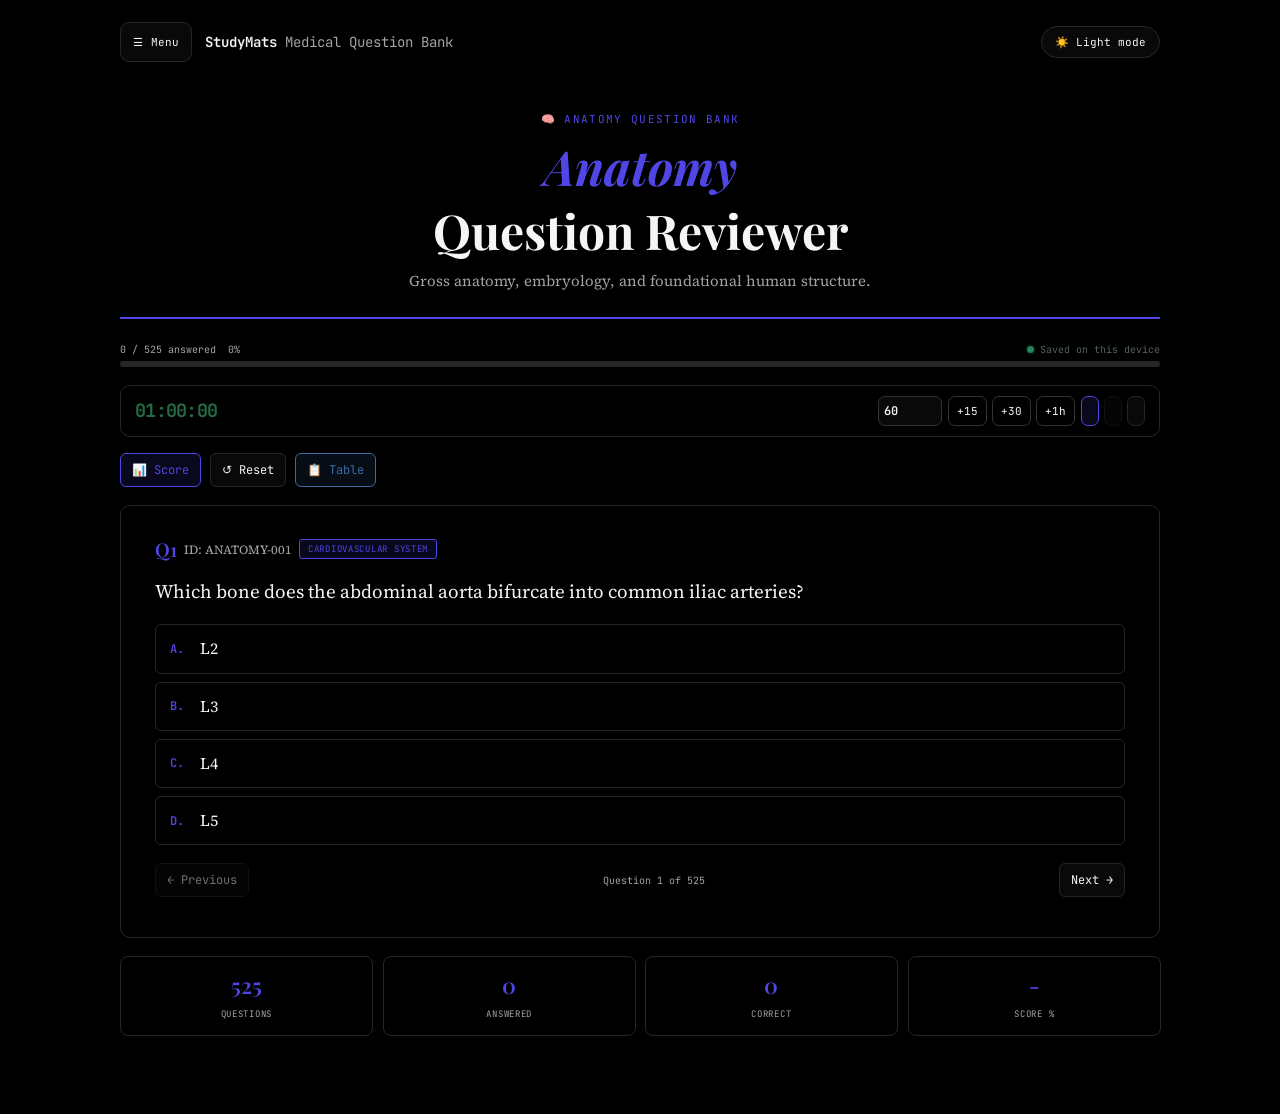
==== quiz.html @ af1f9d9d "Add offline connection status to app pages" ====
<!DOCTYPE html>
<html lang="en" data-course="quiz" data-theme="dark">
<head>
    <meta charset="UTF-8">
    <meta name="viewport" content="width=device-width, initial-scale=1.0">
    <title>StudyMats Medical Question Bank</title>
    <link href="https://fonts.googleapis.com/css2?family=Playfair+Display:ital,wght@0,400;0,600;0,700;1,400&family=Source+Serif+4:ital,opsz,wght@0,8..60,300;0,8..60,400;0,8..60,500;1,0..60,300;1,0..60,400&family=JetBrains+Mono:wght@400;500&display=swap" rel="stylesheet">
    <link rel="stylesheet" href="style.css">
    <script src="theme.js"></script>
    <link rel="manifest" href="./manifest.json">
    <meta name="theme-color" content="#171329">
    <meta name="mobile-web-app-capable" content="yes">
    <meta name="apple-mobile-web-app-capable" content="yes">
    <meta name="apple-mobile-web-app-status-bar-style" content="black-translucent">
    <link rel="apple-touch-icon" href="./assets/studymats-mark.svg">
</head>
<body data-course="quiz">
<main class="quiz-shell">
    <div class="quiz-topbar">
        <div class="quiz-topbar-left">
            <button class="sidebar-toggle" id="sidebarToggle" type="button" aria-expanded="false" aria-controls="quizSidebar" aria-label="Open navigation menu"><span aria-hidden="true">☰</span><span>Menu</span></button>
            <a class="brand" href="index.html">StudyMats <span>Medical Question Bank</span></a>
        </div>
        <button class="theme-toggle" data-theme-toggle type="button">
            <span data-theme-icon aria-hidden="true">🌙</span>
            <span data-theme-label>Dark mode</span>
        </button>
    </div>
    <header class="site-header">
        <div class="header-eyebrow" id="headerEyebrow">📖 Medical Board Review</div>
        <h1 class="header-title" id="headerTitle"><em>Medical</em><br>Question Bank</h1>
        <p class="header-sub" id="headerSubtitle">Choose a subject to begin a focused, one-question-at-a-time review.</p>
    </header>

    <div class="quiz-sidebar-backdrop" id="sidebarBackdrop" hidden></div>
    <aside class="quiz-sidebar" id="quizSidebar" aria-label="Quiz navigation" aria-hidden="true">
        <div class="quiz-sidebar-head"><div><p class="sidebar-eyebrow">STUDYMATS NAVIGATION</p><h2>Study controls</h2></div><button class="sidebar-close" id="sidebarClose" type="button" aria-label="Close navigation">×</button></div>
        <div class="sidebar-current-subject"><span class="sidebar-current-label">CURRENT SUBJECT</span><strong id="sidebarSubjectName">Choose a subject</strong><span id="sidebarQuestionCount">Questions will appear here</span></div>
        <section class="sidebar-section sidebar-quiz-filters"><h3>Quiz filters</h3>
            <div class="quiz-select-bar" aria-label="Quiz filters">
                <div class="quiz-select-field"><label for="subjectSelect">Subject</label><select id="subjectSelect" aria-label="Choose subject"><option value="">Loading subjects…</option></select></div>
                <div class="quiz-select-field"><label for="topicFilter">Topic</label><select id="topicFilter" aria-label="Filter by topic"><option value="all">All topics</option></select></div>
                <div class="quiz-select-field quiz-question-select"><label for="questionSelect">Go to question</label><select id="questionSelect" aria-label="Go to question"><option value="0">Question 1</option></select></div>
            </div>
        </section>
        <section class="sidebar-section"><h3>Year level</h3><div class="sidebar-year-links" role="group" aria-label="Choose year level"><button type="button" class="sidebar-year active" data-sidebar-yl="YL1">YL1</button><button type="button" class="sidebar-year" data-sidebar-yl="YL2">YL2</button><button type="button" class="sidebar-year" data-sidebar-yl="YL3">YL3</button><button type="button" class="sidebar-year" data-sidebar-yl="YL4">YL4</button></div></section>
        <section class="sidebar-section"><h3>Study mode</h3><p>Switch between answering, reviewing, and the answer key.</p><div class="sidebar-mode-links"><button type="button" data-sidebar-mode="exam">📝 Exam mode</button><button type="button" data-sidebar-mode="review">🔍 Review mode</button><button type="button" data-sidebar-mode="key">🗝 Answer key</button></div></section>
        <div class="sidebar-bottom"><a href="index.html">← Back to dashboard</a><span>Progress saves automatically on this device.</span></div>
    </aside>

    <div class="progress-wrap">
        <div class="progress-meta"><span id="progLabel">0 / 0 answered</span><span id="progPct">0%</span><span id="saveIndicator" class="save-indicator" role="status" aria-live="polite"><span class="save-indicator-dot" aria-hidden="true"></span><span id="saveIndicatorText">Autosave ready</span></span></div>
        <div class="progress-track"><div class="progress-fill" id="progFill"></div></div>
    </div>
    <section class="quiz-timer-panel quiz-timer-compact" id="quizTimerPanel" data-state="normal" aria-label="Quiz timer">
        <div class="quiz-timer-clock" id="quizTimerDisplay" role="timer" aria-label="Time remaining" aria-live="off">01:00:00</div>
        <p id="quizTimerStatus" class="quiz-timer-status-sr" role="status" aria-live="polite">Set a duration, then start when you're ready.</p>
        <div class="quiz-timer-controls">
            <label class="quiz-timer-duration" for="quizTimerDuration">
                <span class="quiz-timer-sr-only">Duration in minutes</span>
                <input id="quizTimerDuration" type="number" min="1" max="600" step="1" value="60" inputmode="numeric" aria-label="Timer duration in minutes" title="Timer duration in minutes">
            </label>
            <div class="quiz-timer-quick-add" role="group" aria-label="Add time">
                <button class="btn timer-add" type="button" data-timer-add="15" aria-label="Add 15 minutes">+15</button>
                <button class="btn timer-add" type="button" data-timer-add="30" aria-label="Add 30 minutes">+30</button>
                <button class="btn timer-add" type="button" data-timer-add="60" aria-label="Add one hour">+1h</button>
            </div>
            <div class="quiz-timer-actions" role="group" aria-label="Timer actions">
                <button class="btn primary" id="timerStartButton" type="button">Start</button>
                <button class="btn" id="timerPauseButton" type="button" disabled>Pause</button>
                <button class="btn danger" id="timerResetButton" type="button" aria-label="Reset timer" title="Reset timer">↺</button>
            </div>
        </div>
        <div class="quiz-timer-expired" id="quizTimerExpired" hidden>
            <strong>TIME IS UP!</strong>
            <span>Your quiz timer has reached zero. Add time or reset the timer to continue.</span>
        </div>
    </section>
    <div class="quiz-actions">
        <button class="btn primary" id="scoreButton" type="button">📊 Score</button>
        <button class="btn danger" id="resetButton" type="button">↺ Reset</button>
        <button class="btn table-toggle" id="tableToggleButton" type="button">📋 Table</button>
    </div>
    <div id="statusMessage" class="status-message" role="status"></div>
    <section id="tablePanel" class="table-panel hidden" aria-live="polite">
        <div class="table-controls">
            <label for="tableSearch">Search</label>
            <input id="tableSearch" type="text" placeholder="Filter by topic, question, or rationale" />
            <span id="tableCount">0 items</span>
        </div>
        <div class="table-scroll">
            <table class="rationale-table">
                <thead>
                    <tr>
                        <th>#</th>
                        <th>Topic</th>
                        <th>Answer</th>
                        <th>Question</th>
                        <th>Rationale</th>
                    </tr>
                </thead>
                <tbody id="tableBody"></tbody>
            </table>
        </div>
    </section>
    <section id="questionContainer" aria-live="polite">
        <article class="q-card">
            <div id="questionContent"><div class="empty-state">Loading questions...</div></div>
            <nav class="nav" aria-label="Question navigation">
                <button class="btn" id="previousButton" type="button">← Previous</button>
                <span class="page-info" id="pageInfo">Question 0 of 0</span>
                <button class="btn" id="nextButton" type="button">Next →</button>
            </nav>
        </article>
    </section>
    <section class="stats-bar" aria-label="Quiz progress">
        <div class="stat-card"><span class="stat-val" id="sTotal">0</span><span class="stat-label">Questions</span></div>
        <div class="stat-card"><span class="stat-val" id="sAnswered">0</span><span class="stat-label">Answered</span></div>
        <div class="stat-card"><span class="stat-val" id="sCorrect">0</span><span class="stat-label">Correct</span></div>
        <div class="stat-card"><span class="stat-val" id="sPct">-</span><span class="stat-label">Score %</span></div>
    </section>
</main>

<div class="modal-overlay" id="scoreModal" hidden>
    <div class="modal" role="dialog" aria-modal="true" aria-labelledby="modalTitle">
        <div class="modal-title" id="modalTitle">Examination results</div>
        <div class="modal-sub" id="modalSub"></div>
        <div class="score-big" id="modalScore">-</div>
        <div class="score-grade" id="modalGrade"></div>
        <div class="score-detail">
            <div class="sd-item"><span class="sd-val" id="mdAns">0</span><span class="sd-lab">Answered</span></div>
            <div class="sd-item"><span class="sd-val" id="mdCorr">0</span><span class="sd-lab">Correct</span></div>
            <div class="sd-item"><span class="sd-val" id="mdWrong">0</span><span class="sd-lab">Wrong</span></div>
        </div>
        <button class="btn primary" id="closeScoreButton" type="button">Close</button>
    </div>
</div>
<script src="app.js"></script>
<script>
  // Register the PWA service worker only on HTTP(S); relative path supports GitHub Pages project sites.
  if ("serviceWorker" in navigator && (location.protocol === "https:" || location.hostname === "localhost")) {
    window.addEventListener("load", () => {
      navigator.serviceWorker.register("./service-worker.js", { scope: "./" })
        .catch((error) => console.warn("StudyMats offline support could not be registered:", error));
    });
  }
</script>
  <script src="./offline-status.js"></script>
</body>
</html>
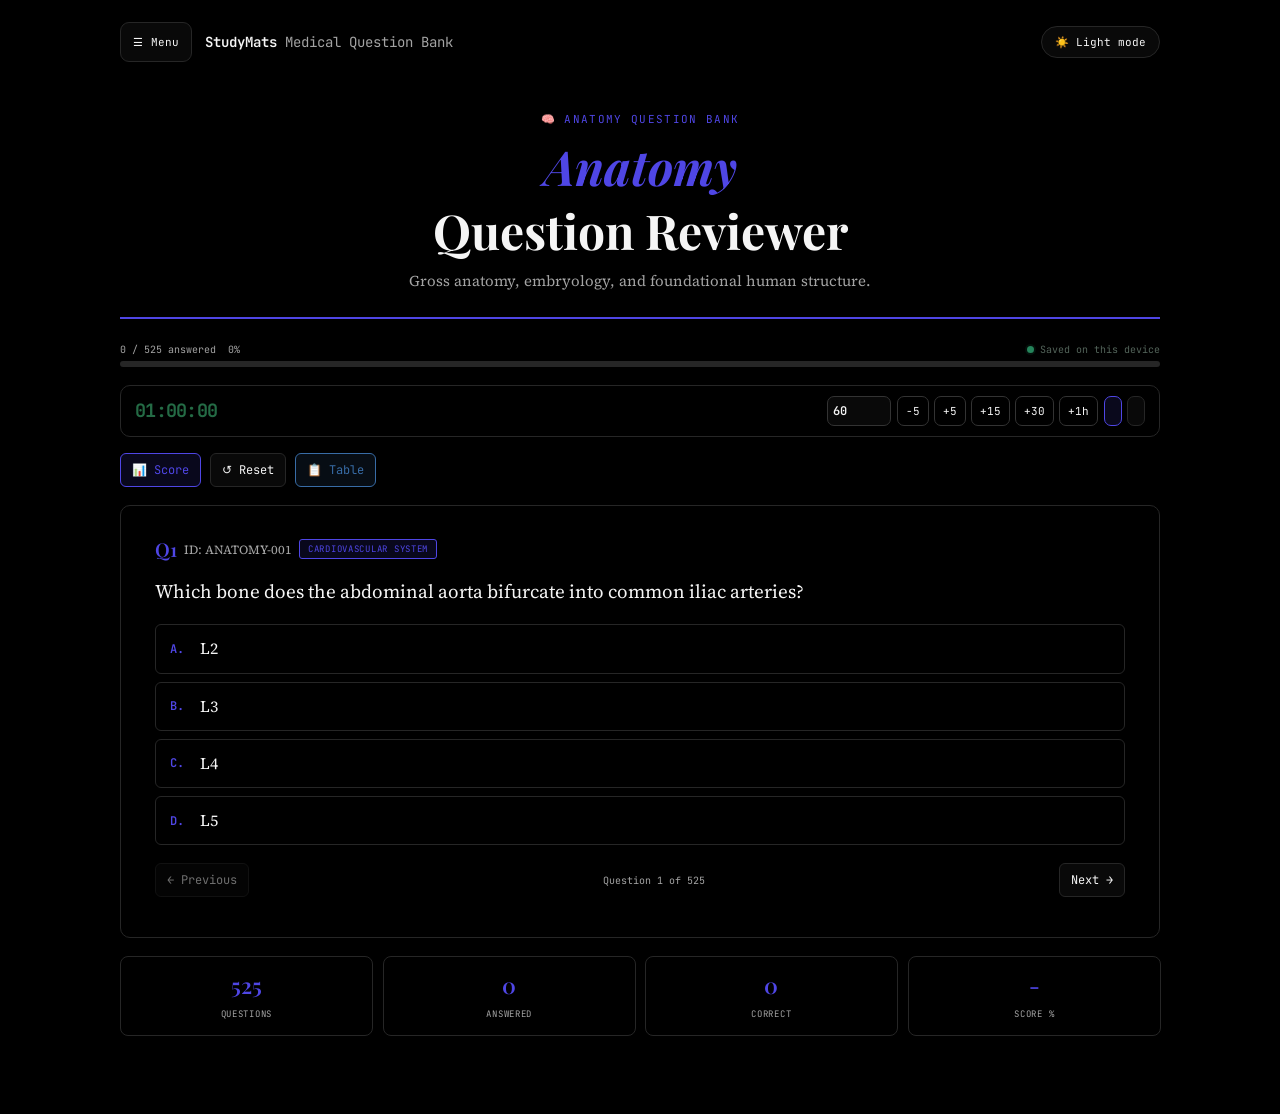
==== commit 59a3d2ee: "Add timer controls and configurable reveal action" ====
--- a/quiz.html
+++ b/quiz.html
@@ -45,6 +45,26 @@
         </section>
         <section class="sidebar-section"><h3>Year level</h3><div class="sidebar-year-links" role="group" aria-label="Choose year level"><button type="button" class="sidebar-year active" data-sidebar-yl="YL1">YL1</button><button type="button" class="sidebar-year" data-sidebar-yl="YL2">YL2</button><button type="button" class="sidebar-year" data-sidebar-yl="YL3">YL3</button><button type="button" class="sidebar-year" data-sidebar-yl="YL4">YL4</button></div></section>
         <section class="sidebar-section"><h3>Study mode</h3><p>Switch between answering, reviewing, and the answer key.</p><div class="sidebar-mode-links"><button type="button" data-sidebar-mode="exam">📝 Exam mode</button><button type="button" data-sidebar-mode="review">🔍 Review mode</button><button type="button" data-sidebar-mode="key">🗝 Answer key</button></div></section>
+
+        <section class="sidebar-section controller-settings" id="controllerSettings" aria-labelledby="controllerSettingsTitle">
+            <h3 id="controllerSettingsTitle">Controller &amp; Keyboard</h3>
+            <label class="controller-toggle-row" for="controllerEnabled"><span><strong>Controller input</strong><small>Enable or disable quiz shortcuts</small></span><input id="controllerEnabled" type="checkbox" checked></label>
+            <div id="controllerAdvanced" hidden>
+                <details id="controllerOptions">
+                    <summary>Controller settings</summary>
+                    <div class="controller-setting-field"><label for="controllerDevice">Input device</label><select id="controllerDevice"><option value="8bitdo">8BitDo Micro Gamepad (default)</option><option value="gamepad">Other compatible gamepad</option><option value="keyboard">Keyboard</option></select></div>
+                    <div id="controllerGamepadMappings">
+                        <p class="controller-setting-label">Answer buttons</p>
+                        <div class="controller-map-grid"><label for="mapAnswerA">Answer A<select id="mapAnswerA" data-map="answerA"></select></label><label for="mapAnswerB">Answer B<select id="mapAnswerB" data-map="answerB"></select></label><label for="mapAnswerC">Answer C<select id="mapAnswerC" data-map="answerC"></select></label><label for="mapAnswerD">Answer D<select id="mapAnswerD" data-map="answerD"></select></label></div>
+                        <p class="controller-setting-label">Navigation &amp; actions</p>
+                        <div class="controller-map-grid"><label for="mapPrevious">Previous<select id="mapPrevious" data-map="previous"></select></label><label for="mapNext">Next<select id="mapNext" data-map="next"></select></label><label for="mapReveal">Show answer &amp; rationale<select id="mapReveal" data-map="reveal"></select></label></div>
+                    </div>
+                    <div class="controller-status-wrap"><span class="controller-status-dot" aria-hidden="true"></span><span id="controllerStatus" role="status" aria-live="polite">Checking for a connected controller…</span></div>
+                    <button class="btn controller-test-button" id="controllerTestButton" type="button">Test controller input</button>
+                    <p class="controller-help">Default: A/B/X/Y answer buttons; D-pad left/right navigate. Keyboard: A–D or 1–4, with arrow keys for navigation.</p>
+                </details>
+            </div>
+        </section>
         <div class="sidebar-bottom"><a href="index.html">← Back to dashboard</a><span>Progress saves automatically on this device.</span></div>
     </aside>
 
@@ -60,14 +80,15 @@
                 <span class="quiz-timer-sr-only">Duration in minutes</span>
                 <input id="quizTimerDuration" type="number" min="1" max="600" step="1" value="60" inputmode="numeric" aria-label="Timer duration in minutes" title="Timer duration in minutes">
             </label>
-            <div class="quiz-timer-quick-add" role="group" aria-label="Add time">
+            <div class="quiz-timer-quick-add" role="group" aria-label="Adjust time">
+                <button class="btn timer-add" type="button" data-timer-add="-5" aria-label="Subtract 5 minutes">−5</button>
+                <button class="btn timer-add" type="button" data-timer-add="5" aria-label="Add 5 minutes">+5</button>
                 <button class="btn timer-add" type="button" data-timer-add="15" aria-label="Add 15 minutes">+15</button>
                 <button class="btn timer-add" type="button" data-timer-add="30" aria-label="Add 30 minutes">+30</button>
                 <button class="btn timer-add" type="button" data-timer-add="60" aria-label="Add one hour">+1h</button>
             </div>
             <div class="quiz-timer-actions" role="group" aria-label="Timer actions">
-                <button class="btn primary" id="timerStartButton" type="button">Start</button>
-                <button class="btn" id="timerPauseButton" type="button" disabled>Pause</button>
+                <button class="btn primary" id="timerToggleButton" type="button">Start</button>
                 <button class="btn danger" id="timerResetButton" type="button" aria-label="Reset timer" title="Reset timer">↺</button>
             </div>
         </div>
@@ -136,6 +157,7 @@
     </div>
 </div>
 <script src="app.js"></script>
+<script src="controller.js"></script>
 <script>
   // Register the PWA service worker only on HTTP(S); relative path supports GitHub Pages project sites.
   if ("serviceWorker" in navigator && (location.protocol === "https:" || location.hostname === "localhost")) {
--- a/style.css
+++ b/style.css
@@ -6308,13 +6308,17 @@
 body[data-course="hub"] .dash-activity-heading { align-items:flex-start; }
 body[data-course="hub"] .dash-range-picker { display:flex; gap:3px; padding:3px; border:1px solid var(--border); border-radius:9px; background:var(--bg); }
 body[data-course="hub"] .dash-range-picker button { border:0; border-radius:6px; padding:7px 9px; background:transparent; color:var(--text-sub); font:10px 'JetBrains Mono',monospace; cursor:pointer; }
-body[data-course="hub"] .dash-range-picker button.active { background:var(--dash-green); color:white; }
-body[data-course="hub"] .dash-heatmap-container { min-width:0; }
-body[data-course="hub"] .dash-month-labels { display:grid; grid-auto-columns:minmax(9px,1fr); grid-auto-flow:column; gap:3px; margin:0 0 5px 22px; color:var(--text-sub); font:9px 'JetBrains Mono',monospace; }
-body[data-course="hub"] .dash-heatmap-scroll { overflow-x:auto; padding-bottom:4px; }
-body[data-course="hub"] .dash-heatmap { display:flex; flex-direction:column; gap:3px; min-width:max-content; }
-body[data-course="hub"] .dash-heat-row { display:flex; gap:3px; }
-body[data-course="hub"] .dash-heat-cell { display:block; width:11px; height:11px; flex:0 0 11px; border-radius:3px; outline-offset:2px; }
+body[data-course="hub"] .dash-range-picker button.active { background:var(--dash-green); color:white; }/* Progress activity heatmap: each weekday label shares a row with its cells. */
+body[data-course="hub"] .dash-heatmap-container { min-width:0; max-width:100%; }
+body[data-course="hub"] .dash-heatmap-scroll { --dash-heat-cell-size:10px; --dash-heat-row-gap:3px; width:100%; max-width:100%; min-width:0; overflow-x:auto; overflow-y:hidden; overscroll-behavior-inline:contain; -webkit-overflow-scrolling:touch; padding:0 0 6px; }
+body[data-course="hub"] .dash-month-labels { display:grid; grid-template-columns:24px; grid-auto-columns:12px; grid-template-rows:16px; grid-auto-flow:column; align-items:end; gap:0; width:max-content; min-width:0; margin:0 0 5px; padding:0; color:var(--text-sub); font:9px 'JetBrains Mono',monospace; }
+body[data-course="hub"] .dash-month-labels span { display:block; min-width:0; white-space:nowrap; }
+body[data-course="hub"] .dash-month-labels .dash-weekday-spacer { width:24px; }
+body[data-course="hub"] .dash-heatmap { display:flex; flex-direction:column; gap:var(--dash-heat-row-gap); width:max-content; min-width:0; }
+body[data-course="hub"] .dash-heat-row { display:grid; grid-template-columns:24px max-content; column-gap:0; align-items:start; width:max-content; min-height:var(--dash-heat-cell-size); }
+body[data-course="hub"] .dash-weekday-label { display:block; box-sizing:border-box; width:24px; height:var(--dash-heat-cell-size); margin:0; padding:0; color:var(--text-sub); font:8px/var(--dash-heat-cell-size) 'JetBrains Mono',monospace; white-space:nowrap; }
+body[data-course="hub"] .dash-heat-week-cells { display:flex; gap:2px; width:max-content; min-width:0; }
+body[data-course="hub"] .dash-heat-cell { display:block; box-sizing:border-box; flex:0 0 var(--dash-heat-cell-size); width:var(--dash-heat-cell-size); min-width:var(--dash-heat-cell-size); height:var(--dash-heat-cell-size); max-width:var(--dash-heat-cell-size); border-radius:3px; outline-offset:2px; }
 body[data-course="hub"] .dash-heat-cell.level-0, body[data-course="hub"] .dash-legend .level-0 { background:#e9eee9; }
 body[data-course="hub"] .dash-heat-cell.level-1, body[data-course="hub"] .dash-legend .level-1 { background:#b7e0bf; }
 body[data-course="hub"] .dash-heat-cell.level-2, body[data-course="hub"] .dash-legend .level-2 { background:#78c58a; }
@@ -6323,6 +6327,8 @@
 html[data-course="hub"][data-theme="dark"] body[data-course="hub"] .dash-heat-cell.level-0 { background:#28342d; }
 body[data-course="hub"] .dash-heat-cell.empty { visibility:hidden; }
 body[data-course="hub"] .dash-heat-cell:focus-visible { outline:2px solid var(--gold-primary); }
+
+
 body[data-course="hub"] .dash-legend { display:flex; align-items:center; justify-content:flex-end; gap:5px; margin-top:12px; color:var(--text-sub); font:9px 'JetBrains Mono',monospace; }
 body[data-course="hub"] .dash-legend i { display:block; width:11px; height:11px; border-radius:3px; }
 body[data-course="hub"] .dash-activity-stats { display:grid; grid-template-columns:repeat(4,minmax(0,1fr)); gap:10px; padding-top:18px; margin-top:15px; border-top:1px solid var(--border); }
@@ -6523,11 +6529,6 @@
 body[data-course="hub"] .dash-activity-heading { align-items:center; }
 body[data-course="hub"] .dash-activity-heading .dash-panel-heading > div { min-width:0; }
 body[data-course="hub"] .dash-range-picker button { padding:5px 7px; font-size:9px; }
-body[data-course="hub"] .dash-heatmap-scroll { overflow:hidden; padding:0; }
-body[data-course="hub"] .dash-heatmap { width:100%; min-width:0; gap:2px; }
-body[data-course="hub"] .dash-heat-row { gap:2px; }
-body[data-course="hub"] .dash-heat-cell { width:clamp(4px, .65vw, 8px); height:clamp(4px, .65vw, 8px); flex:1 1 0; min-width:0; border-radius:2px; }
-body[data-course="hub"] .dash-month-labels { gap:2px; margin:0 0 3px 20px; font-size:8px; }
 body[data-course="hub"] .dash-legend { font-size:8px; margin-top:4px; gap:4px; }
 body[data-course="hub"] .dash-legend i { width:7px; height:7px; }
 body[data-course="hub"] .dash-activity-stats { grid-template-columns:repeat(4,minmax(0,1fr)); gap:5px; margin-top:7px; }
@@ -6586,8 +6587,6 @@
  body[data-course="hub"] .dash-activity-heading .dash-panel-copy { display:none; }
  body[data-course="hub"] .dash-activity-stats strong { font-size:11px; }
  body[data-course="hub"] .dash-activity-stats span { font-size:7px; }
- body[data-course="hub"] .dash-heat-cell { width:clamp(3px, 1.05vw, 6px); height:clamp(3px, 1.05vw, 6px); }
- body[data-course="hub"] .dash-month-labels { margin-left:14px; font-size:7px; }
  body[data-course="hub"] .dash-tools-panel .dash-panel-heading { flex-direction:row; }
  body[data-course="hub"] .dash-tools-panel .dash-data-lock { display:none; }
  body[data-course="hub"] .dash-subject-summary { gap:5px; }
@@ -6618,7 +6617,6 @@
  body[data-course="hub"] .dash-donut-label { font-size:8px; }
  body[data-course="hub"] .dash-donut-detail { font-size:7px; line-height:1.2; }
  body[data-course="hub"] .dash-activity-stats { grid-template-columns:repeat(2,minmax(0,1fr)); }
- body[data-course="hub"] .dash-heat-cell { width:clamp(3px, .8vw, 5px); height:clamp(3px, .8vw, 5px); }
  body[data-course="hub"] .dash-range-picker { display:flex; flex-wrap:wrap; }
  body[data-course="hub"] .dash-activity-heading { align-items:flex-start; }
 }
@@ -6858,10 +6856,6 @@
   body[data-course="hub"] .dash-activity-heading { flex-wrap: wrap; align-items: flex-start; }
   body[data-course="hub"] .dash-activity-heading .dash-panel-copy { display: block; }
   body[data-course="hub"] .dash-range-picker { margin-left: auto; }
-  body[data-course="hub"] .dash-heatmap-scroll { overflow-x: auto; }
-  body[data-course="hub"] .dash-heatmap { min-width: max-content; }
-  body[data-course="hub"] .dash-heat-cell { width: 8px; height: 8px; flex: 0 0 8px; }
-  body[data-course="hub"] .dash-month-labels { grid-auto-columns: 11px; gap: 0; }
   body[data-course="hub"] .dash-activity-stats { grid-template-columns: repeat(2, minmax(0, 1fr)); gap: 6px; }
   body[data-course="hub"] .dash-activity-stats strong { font-size: 16px; }
   body[data-course="hub"] .dash-activity-stats span { font-size: 9px; }
@@ -6987,12 +6981,6 @@
   body[data-course="hub"] .dash-activity-heading { display:flex; flex-wrap:wrap; align-items:center; }
   body[data-course="hub"] .dash-range-picker { margin-left:auto; display:flex; }
   body[data-course="hub"] .dash-range-picker button { min-height:29px; padding:5px 9px; font-size:10px; }
-  body[data-course="hub"] .dash-heatmap-container { overflow:hidden; }
-  body[data-course="hub"] .dash-month-labels { display:grid; grid-auto-flow:column; grid-auto-columns:minmax(0,1fr); gap:2px; padding-left:0; font-size:8px; }
-  body[data-course="hub"] .dash-heatmap-scroll { width:100%; overflow-x:auto; padding-bottom:3px; }
-  body[data-course="hub"] .dash-heatmap { width:max-content; min-width:100%; }
-  body[data-course="hub"] .dash-heat-row { gap:3px; margin-bottom:3px; }
-  body[data-course="hub"] .dash-heat-cell { width:9px; height:9px; flex:0 0 9px; border-radius:2px; }
   body[data-course="hub"] .dash-legend { margin-top:5px; gap:5px; font-size:9px; }
   body[data-course="hub"] .dash-activity-stats { display:grid; grid-template-columns:repeat(2,minmax(0,1fr)); gap:6px; margin-top:10px; }
   body[data-course="hub"] .dash-activity-stats > div { padding:7px 8px; }
@@ -7462,10 +7450,10 @@
   body[data-course="hub"] .dash-donut-wrap { grid-template-columns: 66px minmax(0, 1fr); column-gap: 9px; }
   body[data-course="hub"] .dash-donut { width: 66px; height: 66px; }
   body[data-course="hub"] .dash-panel-heading h2 { font-size: 19px; }
-  body[data-course="hub"] .dash-heatmap-container { max-width: 100%; }
+
   body[data-course="hub"] .dash-activity-panel .dash-activity-heading { gap: 10px; }
   body[data-course="hub"] .dash-activity-panel .dash-range-picker button { padding: 5px 8px; font-size: 9px; }
-  body[data-course="hub"] .dash-activity-panel .dash-heat-cell { width: 10px; height: 10px; }
+
   body[data-course="hub"] .dash-data-actions { gap: 6px; }
   body[data-course="hub"] .dash-data-actions .dash-button { font-size: 10px; padding: 7px 9px; }
 }
@@ -7508,7 +7496,6 @@
   body[data-course="hub"] .dash-donut-wrap { grid-template-columns:52px minmax(0,1fr); column-gap:6px; }
   body[data-course="hub"] .dash-donut { width:52px; height:52px; }
   body[data-course="hub"] .dash-activity-panel .dash-panel-copy { max-width:32ch; }
-  body[data-course="hub"] .dash-activity-panel .dash-heatmap-container { max-width:100%; }
   body[data-course="hub"] .dash-subject-dropdown > summary { min-height:44px; }
 }
 
@@ -7545,6 +7532,16 @@
 body[data-course="hub"] .sidebar-save i { width:8px;height:8px;border-radius:50%;background:#22c58b; }
 body[data-course="hub"] .sidebar-save span { margin-left:auto; }
 body[data-course="hub"] .app-topbar { height:70px;display:flex;align-items:center;gap:24px;border-bottom:1px solid var(--border);margin:0 -30px 26px;padding:0 30px; }
+@media (max-width: 1100px) {
+  body[data-course="hub"] .app-topbar {
+    margin: 0 0 26px;
+    padding: 0 16px;
+    border: 1px solid var(--border);
+    border-radius: 16px;
+    box-sizing: border-box;
+    overflow: hidden;
+  }
+}
 body[data-course="hub"] .sidebar-menu { display:none; }
 body[data-course="hub"] .topbar-brand img { width:42px;height:42px;padding:7px;background:#172237;border-radius:13px; }
 body[data-course="hub"] .topbar-search { margin-left:auto;display:flex;align-items:center;gap:12px;width:min(48%,520px);padding:8px 12px;border:1px solid var(--border);border-radius:13px;background:var(--bg-card);color:var(--text-sub); }
@@ -7582,7 +7579,6 @@
 body[data-course="hub"] .dash-donuts { grid-column:span 6;display:grid;grid-template-columns:repeat(2,minmax(0,1fr));gap:12px; }
 body[data-course="hub"] .dash-panel:has(.dash-donuts) { grid-column:span 6; }
 body[data-course="hub"] .dash-activity-panel { grid-column:span 6; }
-body[data-course="hub"] .dash-heatmap-container { overflow-x:auto; }
 body[data-course="hub"] .dash-subject-dropdown { grid-column:span 6; }
 body[data-course="hub"] .dash-tools-panel { grid-column:1/-1; }
 body[data-course="hub"] .dash-data-actions { display:flex;gap:10px;flex-wrap:wrap; }
@@ -7717,9 +7713,6 @@
 body[data-course="hub"] .dash-activity-panel,
 body[data-course="hub"] .dash-subject-dropdown,
 body[data-course="hub"] .dash-tools-panel { grid-column: auto; }
-body[data-course="hub"] .dash-heatmap-container,
-body[data-course="hub"] .dash-heatmap-scroll { max-width: 100%; min-width: 0; }
-body[data-course="hub"] .dash-heatmap-scroll { overflow-x: auto; }
 body[data-course="hub"] .dash-data-actions { flex-wrap: wrap; }
 body[data-course="hub"] .dash-data-actions .dash-button { white-space: nowrap; }
 
@@ -7800,7 +7793,6 @@
   body[data-course="hub"] .dash-panel { padding: 13px; }
   body[data-course="hub"] .dash-donuts { grid-template-columns: 1fr; }
   body[data-course="hub"] .dash-activity-heading { align-items: flex-start; flex-wrap: wrap; }
-  body[data-course="hub"] .dash-activity-panel .dash-heat-cell { width: 10px; height: 10px; }
   body[data-course="hub"] .dash-data-actions { display: grid; grid-template-columns: minmax(0,1fr); }
   body[data-course="hub"] .dash-data-actions .dash-button { width: 100%; }
   body[data-course="hub"] .mobile-bottom-nav { z-index: 40; }
@@ -7870,8 +7862,6 @@
   body[data-course="hub"] .dash-glance-name { font-size:12px; }
   body[data-course="hub"] .dash-glance-track { height:8px; }
   body[data-course="hub"] .dash-glance-pct { font-size:11px; }
-  body[data-course="hub"] .dash-activity-panel .dash-heatmap-scroll { overflow-x:auto; max-width:100%; }
-  body[data-course="hub"] .dash-activity-panel .dash-heatmap { min-width:0; width:max-content; }
 }
 
 
@@ -9186,13 +9176,13 @@
 }
 
 /* ── Main wrapper offset for sidebar ── */
-body[data-course="hub"] .wrapper {
+body[data-course="hub"]:not(.sm-redesign-active) .wrapper {
   margin-left: 200px;
   padding: 24px 28px 80px;
   max-width: none;
   transition: margin-left 0.22s ease;
 }
-body[data-course="hub"].sidebar-collapsed .wrapper { margin-left: 56px; }
+body[data-course="hub"]:not(.sm-redesign-active).sidebar-collapsed .wrapper { margin-left: 56px; }
 
 /* ── Welcome hero ── */
 body[data-course="hub"] .dash-hero {
@@ -9442,14 +9432,6 @@
 body[data-course="hub"] .dash-range-picker button.active {
   background: var(--hub-accent); border-color: var(--hub-accent); color: #fff;
 }
-body[data-course="hub"] .dash-heat-cell {
-  width: 11px; height: 11px; border-radius: 3px;
-}
-body[data-course="hub"] .dash-heat-cell.level-0 { background: rgba(255,255,255,0.06); }
-body[data-course="hub"] .dash-heat-cell.level-1 { background: rgba(34,197,94,0.25); }
-body[data-course="hub"] .dash-heat-cell.level-2 { background: rgba(34,197,94,0.48); }
-body[data-course="hub"] .dash-heat-cell.level-3 { background: rgba(34,197,94,0.72); }
-body[data-course="hub"] .dash-heat-cell.level-4 { background: #22c55e; }
 body[data-course="hub"] .dash-activity-stats {
   display: grid; grid-template-columns: repeat(4,1fr);
   gap: 8px; margin-top: 14px;
@@ -9766,43 +9748,6 @@
   padding: 5px 7px;
   font-size: 9px;
 }
-html[data-course="hub"] body[data-course="hub"] .dash-month-labels {
-  display: flex;
-  gap: 2px;
-  margin: 9px 0 4px 18px;
-  font-size: 8px;
-  min-width: 0;
-}
-html[data-course="hub"] body[data-course="hub"] .dash-month-labels span {
-  flex: 1 1 0;
-  min-width: 0;
-  overflow: hidden;
-  white-space: nowrap;
-}
-html[data-course="hub"] body[data-course="hub"] .dash-heatmap-scroll {
-  overflow: hidden;
-  padding: 0;
-}
-html[data-course="hub"] body[data-course="hub"] .dash-heatmap {
-  display: flex;
-  flex-direction: column;
-  gap: 2px;
-  width: 100%;
-  min-width: 0;
-}
-html[data-course="hub"] body[data-course="hub"] .dash-heat-row {
-  display: flex;
-  gap: 2px;
-  width: 100%;
-}
-html[data-course="hub"] body[data-course="hub"] .dash-heat-cell {
-  flex: 1 1 0;
-  width: auto;
-  min-width: 0;
-  max-width: none;
-  height: clamp(5px, .75vw, 9px);
-  border-radius: 2px;
-}
 html[data-course="hub"] body[data-course="hub"] .dash-activity-stats {
   grid-template-columns: repeat(4, minmax(0, 1fr));
   gap: 5px;
@@ -10145,13 +10090,7 @@
     display: flex;
     flex-direction: column;
   }
-  html[data-course="hub"] body[data-course="hub"] #studyDashboard > .dash-activity-panel > #dashHeatmap {
-    flex: 1 1 auto;
-    min-height: 0;
-    display: flex;
-    flex-direction: column;
-    justify-content: center;
-  }
+
   html[data-course="hub"] body[data-course="hub"] #studyDashboard > .dash-activity-panel > .dash-legend,
   html[data-course="hub"] body[data-course="hub"] #studyDashboard > .dash-activity-panel > .dash-activity-stats,
   html[data-course="hub"] body[data-course="hub"] #studyDashboard > .dash-activity-panel > .dash-data-caption {
@@ -10164,9 +10103,7 @@
 
 /* On narrower layouts the panels stack, so don't create artificial vertical space. */
 @media (max-width: 1100px) {
-  html[data-course="hub"] body[data-course="hub"] #studyDashboard > .dash-activity-panel > #dashHeatmap {
-    display: block;
-  }
+
 }
 
 /* Match Subject Progress heading alignment and spacing to Daily Study Rhythm. */
@@ -11948,10 +11885,7 @@
     font-size: 10px !important;
   }
 
-  html[data-course="hub"] body[data-course="hub"] .dash-heatmap-container {
-    max-width: 100% !important;
-    overflow-x: auto !important;
-  }
+
 
   html[data-course="hub"] body[data-course="hub"] .dash-activity-stats {
     display: grid !important;
@@ -12199,10 +12133,7 @@
     font-size: 9px !important;
   }
 
-  html[data-course="hub"] body[data-course="hub"] .dash-heatmap-container {
-    max-height: 94px !important;
-    overflow: hidden !important;
-  }
+
 
   html[data-course="hub"] body[data-course="hub"] .dash-legend {
     margin: 4px 0 !important;
@@ -12447,10 +12378,7 @@
     font-size: 25px !important;
   }
 
-  body[data-course="hub"] .dash-heatmap-container,
-  body[data-course="hub"] .dash-heatmap-scroll {
-    max-width: 100% !important;
-  }
+
 }
 
 
@@ -12668,10 +12596,15 @@
     gap: 9px !important;
   }
 
+  /* Keep the sidebar mark at its intended size; don't let the desktop rule shrink it. */
   body[data-course="hub"] .sidebar-brand-lockup img {
-    width: 30px !important;
-    height: 30px !important;
-    flex-basis: 30px !important;
+    display: block !important;
+    width: 34px !important;
+    min-width: 34px !important;
+    max-width: 34px !important;
+    height: 34px !important;
+    flex: 0 0 34px !important;
+    object-fit: contain !important;
   }
 
   body[data-course="hub"] .sidebar-brand-copy strong {
@@ -12796,6 +12729,37 @@
 }
 
 
+/* Collapsed desktop sidebar: preserve the full logo box instead of clipping it
+   inside the sidebar's 32px content area (56px sidebar minus 24px padding). */
+@media (min-width: 1101px) {
+  body[data-course="hub"].sidebar-collapsed .desktop-sidebar {
+    padding-left: 0 !important;
+    padding-right: 0 !important;
+  }
+
+  body[data-course="hub"].sidebar-collapsed .desktop-sidebar .sidebar-top {
+    width: 100% !important;
+    padding-left: 0 !important;
+    padding-right: 0 !important;
+    justify-content: center !important;
+  }
+
+  body[data-course="hub"].sidebar-collapsed .sidebar-brand-lockup {
+    width: 100% !important;
+    min-width: 34px !important;
+    justify-content: center !important;
+    overflow: visible !important;
+  }
+
+  body[data-course="hub"].sidebar-collapsed .sidebar-brand-lockup img {
+    width: 34px !important;
+    min-width: 34px !important;
+    max-width: 34px !important;
+    height: 34px !important;
+    flex: 0 0 34px !important;
+  }
+}
+
 /* Subject Progress: always show subjects in a single vertical column. */
 html[data-course="hub"] body[data-course="hub"] #studyDashboard #subjectProgressDropdown .dash-subject-list {
   display: grid !important;
@@ -12803,3 +12767,1335 @@
   grid-auto-flow: row !important;
   width: 100%;
 }
+
+
+/* ==========================================================
+   StudyMats adaptive layout layer
+   Shared spacing tokens + available-space responsive behavior.
+   Added as a final layer so existing page-specific styling remains intact.
+   ========================================================== */
+:root {
+  --sm-space-1: .25rem;
+  --sm-space-2: .5rem;
+  --sm-space-3: .75rem;
+  --sm-space-4: 1rem;
+  --sm-space-5: 1.25rem;
+  --sm-space-6: 1.5rem;
+  --sm-space-8: 2rem;
+  --sm-page-gutter: clamp(.75rem, 2.2vw, 1.5rem);
+  --sm-panel-gap: clamp(.625rem, 1.5vw, 1rem);
+  --sm-panel-padding: clamp(.75rem, 1.6vw, 1.25rem);
+}
+
+html, body {
+  max-width: 100%;
+}
+body {
+  min-width: 0;
+  overflow-wrap: break-word;
+}
+img, svg, video, canvas, iframe {
+  max-width: 100%;
+}
+input, select, textarea, button {
+  max-width: 100%;
+}
+.wrapper, .study-dashboard, .quiz-shell, .main, .layout, .grid,
+.dash-panel, .dash-subject-list, .dash-subject-card, .q-card,
+.quiz-content, .quiz-main, .quiz-sidebar, .editor, .preview,
+.quality, .quality-body, .card, .guide, .field {
+  min-width: 0;
+}
+.wrapper {
+  width: min(100%, 100%);
+  padding-inline: var(--sm-page-gutter);
+}
+.study-dashboard {
+  width: 100%;
+  min-width: 0;
+  container-name: study-dashboard;
+  container-type: inline-size;
+}
+.study-dashboard > *, .dash-panel > *, .dash-panel-heading > *,
+.dash-welcome > *, .dash-subject-summary > * {
+  min-width: 0;
+}
+.dash-panel, .dash-activity-panel, .dash-tools-panel {
+  min-width: 0;
+  padding: var(--sm-panel-padding);
+}
+.dash-panel-heading, .dash-welcome, .dash-activity-heading,
+.dash-data-actions, .dash-welcome-actions {
+  min-width: 0;
+  flex-wrap: wrap;
+  gap: var(--sm-panel-gap);
+}
+.dash-panel-heading > div, .dash-welcome > div,
+.dash-subject-summary > div {
+  min-width: 0;
+}
+.dash-subject-list {
+  width: 100%;
+  grid-template-columns: minmax(0, 1fr) !important;
+}
+.dash-subject-card, .dash-subject-card-compact {
+  min-width: 0;
+  max-width: 100%;
+}
+.dash-subject-card :where(h2,h3,h4,p,span),
+.dash-stats :where(h2,h3,h4,p,span),
+.dash-panel :where(h2,h3,h4,p) {
+  overflow-wrap: anywhere;
+}
+.dash-stats {
+  width: 100%;
+  grid-template-columns: repeat(4, minmax(0, 1fr));
+}
+.dash-stats > * {
+  min-width: 0;
+}
+.dash-data-actions > *, .dash-welcome-actions > * {
+  min-width: 0;
+  flex-wrap: wrap;
+}
+.topbar-search, .topbar-search input, .topbar-profile {
+  min-width: 0;
+}
+.topbar-profile b {
+  overflow-wrap: anywhere;
+}
+.desktop-sidebar {
+  flex-shrink: 0;
+}
+.quiz-shell, .quiz-content, .quiz-main {
+  min-width: 0;
+  max-width: 100%;
+}
+.quiz-topbar, .quiz-topbar-left, .quiz-actions, .quiz-controls {
+  min-width: 0;
+  flex-wrap: wrap;
+}
+.q-card, .quiz-timer-panel, .quiz-sidebar {
+  min-width: 0;
+  max-width: 100%;
+}
+.q-card :where(p,li,label,span), .quiz-sidebar :where(p,li,label,span) {
+  overflow-wrap: anywhere;
+}
+table {
+  max-width: 100%;
+}
+pre, code, textarea, .json-output {
+  max-width: 100%;
+}
+pre, .json-output {
+  overflow-x: auto;
+}
+
+/* Dashboard components adapt to the width they actually receive, including
+   when the overall browser is wide but the app is in a split-screen pane. */
+@container study-dashboard (max-width: 760px) {
+  .dash-welcome {
+    align-items: flex-start;
+  }
+  .dash-welcome-actions {
+    width: 100%;
+  }
+  .dash-welcome-actions > * {
+    flex: 1 1 auto;
+  }
+  .dash-panel-heading {
+    align-items: flex-start;
+  }
+  .dash-activity-heading .dash-range-picker {
+    max-width: 100%;
+    flex-wrap: wrap;
+  }
+}
+@container study-dashboard (max-width: 540px) {
+  .dash-panel {
+    padding: .75rem;
+  }
+  .dash-panel-heading h2 {
+    overflow-wrap: anywhere;
+  }
+  .dash-data-actions > * {
+    flex: 1 1 9rem;
+  }
+  .dash-subject-summary {
+    align-items: flex-start;
+  }
+  .dash-subject-summary-side {
+    min-width: 0;
+    flex-wrap: wrap;
+  }
+}
+@media (max-width: 900px) {
+  .wrapper {
+    padding-inline: clamp(.625rem, 2.4vw, 1rem);
+  }
+  .dash-panel {
+    margin-inline: 0;
+  }
+  .dash-welcome, .dash-panel-heading {
+    gap: .75rem;
+  }
+  .dash-data-actions > * {
+    flex: 1 1 auto;
+  }
+}
+@media (max-width: 520px) {
+  .dash-stats {
+    grid-template-columns: repeat(4, minmax(0, 1fr));
+    gap: .35rem;
+  }
+  .dash-stats > * {
+    padding: clamp(.35rem, 1.2vw, .65rem);
+  }
+  .dash-stats :where(h2,h3,strong,b) {
+    overflow-wrap: anywhere;
+  }
+  .dash-panel, .dash-activity-panel, .dash-tools-panel {
+    padding: .75rem;
+  }
+  .dash-data-actions {
+    gap: .5rem;
+  }
+  .dash-data-actions > * {
+    flex: 1 1 8rem;
+  }
+  .topbar-profile b {
+    display: none;
+  }
+  .app-topbar {
+    min-width: 0;
+    gap: .5rem;
+  }
+}
+@media (max-width: 360px) {
+  .dash-stats {
+    gap: .25rem;
+  }
+  .dash-stats > * {
+    padding: .3rem;
+  }
+  .dash-stats :where(h2,h3,strong,b) {
+    font-size: clamp(.7rem, 3.2vw, .9rem);
+  }
+}
+@media (prefers-reduced-motion: reduce) {
+  html:focus-within { scroll-behavior: auto; }
+  *, *::before, *::after {
+    scroll-behavior: auto !important;
+    animation-duration: .01ms !important;
+    animation-iteration-count: 1 !important;
+    transition-duration: .01ms !important;
+  }
+}
+
+
+/* StudyMats hub: restrained CSU-inspired green and academic gold, with logo-violet support. */
+html[data-course="hub"]:not([data-theme="dark"]) {
+  --bg:#f6f9f5 !important;
+  --bg-card:#ffffff !important;
+  --border:#dce5dc !important;
+  --border-hover:#b28a24 !important;
+  --text-main:#19281e !important;
+  --text-sub:#526257 !important;
+  --gold-primary:#805b00 !important;
+  --gold-accent:#c49a2b !important;
+  --gold-light:rgba(196,154,43,.13) !important;
+  --green-primary:#17643a !important;
+  --green-hover:#12532f !important;
+  --green-active:#0e4527 !important;
+  --green-dark:#12482c !important;
+  --green-light:#e8f3eb !important;
+  --green-soft:rgba(23,100,58,.09) !important;
+  --logo-violet:#6d28d9 !important;
+  --logo-violet-soft:rgba(109,40,217,.08) !important;
+  --header-border:#1d5b38 !important;
+  --hub-bg:#f6f9f5 !important;
+  --hub-card:#ffffff !important;
+  --hub-border:#dce5dc !important;
+  --hub-text:#19281e !important;
+  --hub-muted:#526257 !important;
+  --hub-accent:#17643a !important;
+  --hub-accent-soft:rgba(23,100,58,.09) !important;
+  --hub-radius:14px !important;
+  --hub-shadow:0 2px 8px rgba(22,54,34,.045) !important;
+}
+html[data-course="hub"][data-theme="dark"] {
+  --bg:#171315 !important; --bg-card:#211b1e !important; --border:#413238 !important;
+  --border-hover:#d5b35d !important; --text-main:#f5eef0 !important; --text-sub:#c4b5ba !important;
+  --gold-primary:#e0bd65 !important; --gold-accent:#f0d991 !important; --gold-light:rgba(224,189,101,.14) !important;
+  --header-border:#68404a !important; --hub-bg:#171315 !important; --hub-card:#211b1e !important;
+  --hub-border:#413238 !important; --hub-text:#f5eef0 !important; --hub-muted:#c4b5ba !important;
+  --hub-accent:#9f344b !important; --hub-accent-soft:rgba(159,52,75,.18) !important;
+  --hub-shadow:0 4px 14px rgba(0,0,0,.22) !important;
+}
+html[data-course="hub"] body[data-course="hub"] { background:var(--bg) !important; color:var(--text-main) !important; }
+html[data-course="hub"] body[data-course="hub"] .wrapper::before,
+html[data-course="hub"] body[data-course="hub"] .wrapper::after { display:none !important; }
+
+html[data-course="hub"]:not([data-theme="dark"]) body[data-course="hub"] .desktop-sidebar {
+  background:#fff !important; color:#19281e !important; border-right:1px solid #dce5dc !important;
+  box-shadow:2px 0 14px rgba(22,54,34,.035) !important;
+}
+html[data-course="hub"][data-theme="dark"] body[data-course="hub"] .desktop-sidebar {
+  background:#211b1e !important; color:#f5eef0 !important; border-right-color:#413238 !important;
+}
+html[data-course="hub"]:not([data-theme="dark"]) body[data-course="hub"] .sidebar-brand-copy strong span { color:#6d28d9 !important; }
+html[data-course="hub"][data-theme="dark"] body[data-course="hub"] .sidebar-brand-copy strong span { color:#e0bd65 !important; }
+html[data-course="hub"]:not([data-theme="dark"]) body[data-course="hub"] .sidebar-brand-copy small { color:#647267 !important; }
+html[data-course="hub"][data-theme="dark"] body[data-course="hub"] .sidebar-brand-copy small { color:#c4b5ba !important; }
+html[data-course="hub"]:not([data-theme="dark"]) body[data-course="hub"] .sidebar-link { color:#526257 !important; border-radius:9px !important; }
+html[data-course="hub"]:not([data-theme="dark"]) body[data-course="hub"] .sidebar-link:hover,
+html[data-course="hub"]:not([data-theme="dark"]) body[data-course="hub"] .sidebar-link.is-active { background:#e8f3eb !important; color:#14532f !important; }
+html[data-course="hub"][data-theme="dark"] body[data-course="hub"] .sidebar-link { color:#c4b5ba !important; }
+html[data-course="hub"][data-theme="dark"] body[data-course="hub"] .sidebar-link:hover,
+html[data-course="hub"][data-theme="dark"] body[data-course="hub"] .sidebar-link.is-active { background:rgba(224,189,101,.12) !important; color:#f0d991 !important; }
+html[data-course="hub"] body[data-course="hub"] .sidebar-divider { background:var(--border) !important; }
+html[data-course="hub"] body[data-course="hub"] .sidebar-save { color:var(--text-sub) !important; border-color:var(--border) !important; background:var(--bg) !important; }
+html[data-course="hub"] body[data-course="hub"] .sidebar-save i { background:#17643a !important; }
+html[data-course="hub"]:not([data-theme="dark"]) body[data-course="hub"] .topbar-profile span { background:#17643a !important; }
+html[data-course="hub"][data-theme="dark"] body[data-course="hub"] .topbar-profile span { background:#8f2035 !important; }
+
+html[data-course="hub"]:not([data-theme="dark"]) body[data-course="hub"] .dash-kicker,
+html[data-course="hub"]:not([data-theme="dark"]) body[data-course="hub"] .hub-subject-name { color:#17643a !important; }
+html[data-course="hub"]:not([data-theme="dark"]) body[data-course="hub"] .card-title { color:#12482c !important; }
+html[data-course="hub"][data-theme="dark"] body[data-course="hub"] .dash-kicker,
+html[data-course="hub"][data-theme="dark"] body[data-course="hub"] .card-title,
+html[data-course="hub"][data-theme="dark"] body[data-course="hub"] .hub-subject-name { color:var(--gold-primary) !important; }
+
+html[data-course="hub"]:not([data-theme="dark"]) body[data-course="hub"] .dash-button-primary,
+html[data-course="hub"]:not([data-theme="dark"]) body[data-course="hub"] .dash-welcome-actions .dash-button:not(.dash-button-quiet) {
+  background:#17643a !important; border-color:#17643a !important; color:#fff !important;
+}
+html[data-course="hub"]:not([data-theme="dark"]) body[data-course="hub"] .dash-button-primary:hover,
+html[data-course="hub"]:not([data-theme="dark"]) body[data-course="hub"] .dash-welcome-actions .dash-button:not(.dash-button-quiet):hover {
+  background:#12532f !important; border-color:#12532f !important;
+}
+html[data-course="hub"][data-theme="dark"] body[data-course="hub"] .dash-button-primary,
+html[data-course="hub"][data-theme="dark"] body[data-course="hub"] .dash-welcome-actions .dash-button:not(.dash-button-quiet) {
+  background:#8f2035 !important; border-color:#8f2035 !important; color:#fff !important;
+}
+html[data-course="hub"][data-theme="dark"] body[data-course="hub"] .dash-button-primary:hover,
+html[data-course="hub"][data-theme="dark"] body[data-course="hub"] .dash-welcome-actions .dash-button:not(.dash-button-quiet):hover {
+  background:#741a2b !important; border-color:#741a2b !important;
+}
+html[data-course="hub"]:not([data-theme="dark"]) body[data-course="hub"] .dash-range-picker button.active { background:#17643a !important; color:#fff !important; }
+html[data-course="hub"][data-theme="dark"] body[data-course="hub"] .dash-range-picker button.active { background:#8f2035 !important; color:#fff !important; }
+
+html[data-course="hub"]:not([data-theme="dark"]) body[data-course="hub"] .dash-subject-pct,
+html[data-course="hub"]:not([data-theme="dark"]) body[data-course="hub"] .dash-activity-stats strong,
+html[data-course="hub"]:not([data-theme="dark"]) body[data-course="hub"] .dash-continue { color:#17643a !important; }
+html[data-course="hub"][data-theme="dark"] body[data-course="hub"] .dash-subject-pct,
+html[data-course="hub"][data-theme="dark"] body[data-course="hub"] .dash-activity-stats strong,
+html[data-course="hub"][data-theme="dark"] body[data-course="hub"] .dash-continue { color:#e0bd65 !important; }
+html[data-course="hub"]:not([data-theme="dark"]) body[data-course="hub"] .dash-progress-track span {
+  background:linear-gradient(90deg,#17643a,#c49a2b) !important;
+}
+html[data-course="hub"][data-theme="dark"] body[data-course="hub"] .dash-progress-track span {
+  background:linear-gradient(90deg,#8f2035,#c6a04a) !important;
+}
+
+html[data-course="hub"]:not([data-theme="dark"]) body[data-course="hub"] .hub-pill.active,
+html[data-course="hub"]:not([data-theme="dark"]) body[data-course="hub"] .hub-pill:hover {
+  color:#14532f !important; border-color:#17643a !important; background:#e8f3eb !important; box-shadow:none !important;
+}
+html[data-course="hub"][data-theme="dark"] body[data-course="hub"] .hub-pill.active,
+html[data-course="hub"][data-theme="dark"] body[data-course="hub"] .hub-pill:hover {
+  color:#f0d991 !important; border-color:#a57f38 !important; background:rgba(224,189,101,.12) !important;
+}
+html[data-course="hub"] body[data-course="hub"] .section-wrapper { background:var(--bg-card) !important; border-color:var(--border) !important; box-shadow:none !important; backdrop-filter:none !important; }
+html[data-course="hub"] body[data-course="hub"] .hub-subject-card,
+html[data-course="hub"] body[data-course="hub"] .hub-resource-item { background:var(--bg-card) !important; box-shadow:none !important; }
+html[data-course="hub"]:not([data-theme="dark"]) body[data-course="hub"] .hub-subject-card:hover,
+html[data-course="hub"]:not([data-theme="dark"]) body[data-course="hub"] .hub-subject-card.selected,
+html[data-course="hub"]:not([data-theme="dark"]) body[data-course="hub"] .hub-resource-item:hover {
+  border-color:#b28a24 !important; background:#f0f7f1 !important; box-shadow:none !important;
+}
+html[data-course="hub"][data-theme="dark"] body[data-course="hub"] .hub-subject-card:hover,
+html[data-course="hub"][data-theme="dark"] body[data-course="hub"] .hub-subject-card.selected,
+html[data-course="hub"][data-theme="dark"] body[data-course="hub"] .hub-resource-item:hover {
+  border-color:var(--border-hover) !important; background:var(--gold-light) !important; box-shadow:none !important;
+}
+
+html[data-course="hub"]:not([data-theme="dark"]) body[data-course="hub"] .mobile-bottom-nav { background:rgba(255,255,255,.97) !important; border-top-color:var(--border) !important; }
+html[data-course="hub"][data-theme="dark"] body[data-course="hub"] .mobile-bottom-nav { background:rgba(33,27,30,.97) !important; }
+html[data-course="hub"] body[data-course="hub"] .mobile-nav-item { color:var(--text-sub) !important; }
+html[data-course="hub"]:not([data-theme="dark"]) body[data-course="hub"] .mobile-nav-item.is-current { color:#17643a !important; }
+html[data-course="hub"][data-theme="dark"] body[data-course="hub"] .mobile-nav-item.is-current { color:#e0bd65 !important; }
+
+html[data-course="hub"]:not([data-theme="dark"]) body[data-course="hub"] :where(button,a,input,select,textarea,summary,[tabindex]):focus-visible {
+  outline:3px solid #17643a !important; outline-offset:3px !important;
+}
+html[data-course="hub"][data-theme="dark"] body[data-course="hub"] :where(button,a,input,select,textarea,summary,[tabindex]):focus-visible {
+  outline:3px solid #a57f38 !important; outline-offset:3px !important;
+}
+html[data-course="hub"]:not([data-theme="dark"]) body[data-course="hub"] .topbar-search input:focus-visible {
+  outline:none !important; box-shadow:0 0 0 2px #17643a !important;
+}
+html[data-course="hub"][data-theme="dark"] body[data-course="hub"] .topbar-search input:focus-visible {
+  outline:none !important; box-shadow:0 0 0 2px #a57f38 !important;
+}
+html[data-course="hub"] body[data-course="hub"] :where(input,select,textarea) { background-color:var(--bg-card); color:var(--text-main); border-color:var(--border); }
+
+@media (max-width:900px) {
+  html[data-course="hub"] body[data-course="hub"] { padding-left:16px !important; padding-right:16px !important; }
+}
+@media (prefers-reduced-motion:reduce) {
+  html[data-course="hub"] body[data-course="hub"] *, html[data-course="hub"] body[data-course="hub"] *::before,
+  html[data-course="hub"] body[data-course="hub"] *::after { transition-duration:.01ms !important; animation-duration:.01ms !important; }
+}
+
+/* Theme-aware modal and search surfaces. */
+html[data-course="hub"]:not([data-theme="dark"]) body[data-course="hub"] .dash-modal-mark { background:#17643a !important; }
+html[data-course="hub"][data-theme="dark"] body[data-course="hub"] .dash-modal-mark { background:#9f344b !important; }
+html[data-course="hub"]:not([data-theme="dark"]) body[data-course="hub"] .qs-column-label { color:#17643a !important; }
+html[data-course="hub"][data-theme="dark"] body[data-course="hub"] .qs-column-label { color:var(--gold-primary) !important; }
+html[data-course="hub"]:not([data-theme="dark"]) body[data-course="hub"] .qs-result.is-selected,
+html[data-course="hub"]:not([data-theme="dark"]) body[data-course="hub"] .qs-result[aria-selected="true"] {
+  background:#e8f3eb !important; border-color:#17643a !important;
+}
+html[data-course="hub"][data-theme="dark"] body[data-course="hub"] .qs-result.is-selected,
+html[data-course="hub"][data-theme="dark"] body[data-course="hub"] .qs-result[aria-selected="true"] {
+  background:var(--gold-light) !important; border-color:var(--border-hover) !important;
+}
+html[data-course="hub"]:not([data-theme="dark"]) body[data-course="hub"] .qs-search-box:focus-within {
+  border-color:#17643a !important; box-shadow:0 0 0 2px rgba(23,100,58,.12) !important;
+}
+html[data-course="hub"][data-theme="dark"] body[data-course="hub"] .qs-search-box:focus-within {
+  border-color:var(--border-hover) !important; box-shadow:0 0 0 2px var(--gold-light) !important;
+}
+
+/* Small logo-derived violet accents: brand identity only, not primary actions. */
+html[data-course="hub"]:not([data-theme="dark"]) body[data-course="hub"] .sidebar-brand-copy strong span,
+html[data-course="hub"]:not([data-theme="dark"]) body[data-course="hub"] .dash-modal-mark + .dash-kicker {
+  color:#6d28d9 !important;
+}
+
+
+/* Targeted hub contrast repair: semantic light surfaces and original gold announcement. */
+html[data-course="hub"]:not([data-theme="dark"]) body[data-course="hub"] {
+  color-scheme: light;
+  background: #f6f9f5 !important;
+  color: #19281e !important;
+}
+html[data-course="hub"]:not([data-theme="dark"]) body[data-course="hub"] .study-dashboard,
+html[data-course="hub"]:not([data-theme="dark"]) body[data-course="hub"] .dash-panel,
+html[data-course="hub"]:not([data-theme="dark"]) body[data-course="hub"] .dash-stat,
+html[data-course="hub"]:not([data-theme="dark"]) body[data-course="hub"] .dash-subject-card,
+html[data-course="hub"]:not([data-theme="dark"]) body[data-course="hub"] .dash-welcome,
+html[data-course="hub"]:not([data-theme="dark"]) body[data-course="hub"] .dash-activity-panel,
+html[data-course="hub"]:not([data-theme="dark"]) body[data-course="hub"] .dash-tools-panel {
+  background-color: #fff !important;
+  color: #19281e !important;
+  border-color: #dce5dc !important;
+}
+html[data-course="hub"]:not([data-theme="dark"]) body[data-course="hub"] .dash-panel :where(h1,h2,h3,h4,strong,b),
+html[data-course="hub"]:not([data-theme="dark"]) body[data-course="hub"] .dash-subject-card :where(h1,h2,h3,h4,strong,b),
+html[data-course="hub"]:not([data-theme="dark"]) body[data-course="hub"] .dash-stats :where(h1,h2,h3,h4,strong,b),
+html[data-course="hub"]:not([data-theme="dark"]) body[data-course="hub"] .dash-welcome :where(h1,h2,h3,h4,strong,b) {
+  color: #19281e !important;
+}
+html[data-course="hub"]:not([data-theme="dark"]) body[data-course="hub"] .dash-panel :where(p,span,label,small),
+html[data-course="hub"]:not([data-theme="dark"]) body[data-course="hub"] .dash-subject-card :where(p,span,label,small),
+html[data-course="hub"]:not([data-theme="dark"]) body[data-course="hub"] .dash-stats :where(p,span,label,small),
+html[data-course="hub"]:not([data-theme="dark"]) body[data-course="hub"] .dash-welcome :where(p,span,label,small) {
+  color: #526257;
+}
+html[data-course="hub"]:not([data-theme="dark"]) body[data-course="hub"] .dash-subject-card a,
+html[data-course="hub"]:not([data-theme="dark"]) body[data-course="hub"] .dash-continue,
+html[data-course="hub"]:not([data-theme="dark"]) body[data-course="hub"] .dash-glance-link {
+  color: #14532f !important;
+}
+html[data-course="hub"]:not([data-theme="dark"]) body[data-course="hub"] .dash-whats-new {
+  background: #fff6d9 !important;
+  color: #3d2d08 !important;
+  border: 1px solid #d7b34b !important;
+  box-shadow: 0 2px 8px rgba(115, 83, 15, .08) !important;
+}
+html[data-course="hub"]:not([data-theme="dark"]) body[data-course="hub"] .dash-whats-new :where(h2,p) {
+  color: #3d2d08 !important;
+}
+html[data-course="hub"]:not([data-theme="dark"]) body[data-course="hub"] .dash-whats-new-icon {
+  background: #f2df9d !important;
+  color: #6b4c00 !important;
+}
+html[data-course="hub"]:not([data-theme="dark"]) body[data-course="hub"] .dash-whats-new-link {
+  color: #765500 !important;
+  text-decoration-color: currentColor !important;
+}
+html[data-course="hub"]:not([data-theme="dark"]) body[data-course="hub"] .dash-whats-new-close {
+  background: #fffdf5 !important;
+  color: #3d2d08 !important;
+  border-color: #d7c58a !important;
+}
+html[data-course="hub"]:not([data-theme="dark"]) body[data-course="hub"] .dash-stat {
+  background: #fff !important;
+}
+html[data-course="hub"]:not([data-theme="dark"]) body[data-course="hub"] .dash-progress-track {
+  background: #e4eae4 !important;
+}
+html[data-course="hub"]:not([data-theme="dark"]) body[data-course="hub"] .mobile-bottom-nav {
+  background: rgba(255,255,255,.98) !important;
+  border-top-color: #dce5dc !important;
+}
+html[data-course="hub"]:not([data-theme="dark"]) body[data-course="hub"] .mobile-nav-item {
+  color: #526257 !important;
+}
+html[data-course="hub"]:not([data-theme="dark"]) body[data-course="hub"] .mobile-nav-item.is-current {
+  color: #17643a !important;
+}
+
+/* Root-cause repair: legacy mobile rules hard-coded dark colors regardless of theme. */
+@media (max-width:700px) {
+html[data-course="hub"][data-theme="light"] body[data-course="hub"]{color-scheme:light!important;background:#f6f8f4!important;color:#1b2b20!important}
+html[data-course="hub"][data-theme="light"] body[data-course="hub"] .app-topbar,
+html[data-course="hub"][data-theme="light"] body[data-course="hub"] .hub-year-row,
+html[data-course="hub"][data-theme="light"] body[data-course="hub"] .hub-year-dropdown{background:#fff!important;border-color:#dce5dc!important}
+html[data-course="hub"][data-theme="light"] body[data-course="hub"] .topbar-theme{background:#fff!important;color:#245438!important;border:1px solid #dce5dc!important}
+html[data-course="hub"][data-theme="light"] body[data-course="hub"] .topbar-profile span{background:#17643a!important;color:#fff!important}
+html[data-course="hub"][data-theme="light"] body[data-course="hub"] .hub-year-title,
+html[data-course="hub"][data-theme="light"] body[data-course="hub"] .hub-year-dropdown>summary{color:#1b2b20!important}
+html[data-course="hub"][data-theme="light"] body[data-course="hub"] .hub-year-subtext{color:#526257!important}
+html[data-course="hub"][data-theme="light"] body[data-course="hub"] .hub-year-icon{background:#e6f1e8!important;color:#17643a!important}
+html[data-course="hub"][data-theme="light"] body[data-course="hub"] .hub-pill{background:#f7f9f6!important;border-color:#d6e0d6!important;color:#26392b!important}
+html[data-course="hub"][data-theme="light"] body[data-course="hub"] .hub-pill.active{background:#17643a!important;border-color:#17643a!important;color:#fff!important}
+html[data-course="hub"][data-theme="light"] body[data-course="hub"] #studyDashboard .dash-welcome,
+html[data-course="hub"][data-theme="light"] body[data-course="hub"] #studyDashboard .dash-stats>*,
+html[data-course="hub"][data-theme="light"] body[data-course="hub"] #studyDashboard .dash-panel,
+html[data-course="hub"][data-theme="light"] body[data-course="hub"] #studyDashboard .dash-activity-stats>*{background:#fff!important;color:#1b2b20!important;border-color:#dce5dc!important;box-shadow:0 2px 8px rgba(25,55,32,.045)!important}
+html[data-course="hub"][data-theme="light"] body[data-course="hub"] #studyDashboard .dash-kicker{color:#805e09!important}
+html[data-course="hub"][data-theme="light"] body[data-course="hub"] #studyDashboard :where(h1,h2,h3,h4,strong,b,.dash-stat-value,.dash-stat-label,.dash-stat-note,.dash-subject-year-heading){color:#1b2b20!important}
+html[data-course="hub"][data-theme="light"] body[data-course="hub"] #studyDashboard :where(p,small,label,.dash-subtitle,.dash-panel-copy,.dash-data-caption,.dash-local-label){color:#526257!important}
+html[data-course="hub"][data-theme="light"] body[data-course="hub"] #studyDashboard :where(a,.dash-continue,.dash-glance-link){color:#14532f!important}
+html[data-course="hub"][data-theme="light"] body[data-course="hub"] .dash-whats-new{background:#fff4cf!important;color:#3d2d08!important;border:1px solid #d7b34b!important;box-shadow:0 2px 8px rgba(115,83,15,.08)!important}
+html[data-course="hub"][data-theme="light"] body[data-course="hub"] .dash-whats-new :where(h2,p){color:#3d2d08!important}
+html[data-course="hub"][data-theme="light"] body[data-course="hub"] .dash-whats-new-icon{background:#f2df9d!important;color:#6b4c00!important}
+html[data-course="hub"][data-theme="light"] body[data-course="hub"] .dash-whats-new-link{color:#765500!important;text-decoration:underline!important}
+html[data-course="hub"][data-theme="light"] body[data-course="hub"] .dash-whats-new-close{background:#fffdf5!important;color:#3d2d08!important;border-color:#d7c58a!important}
+html[data-course="hub"][data-theme="light"] body[data-course="hub"] .dash-range-picker{background:#f5f8f4!important;border-color:#d6e0d6!important}
+html[data-course="hub"][data-theme="light"] body[data-course="hub"] .dash-range-picker button{color:#34483a!important;background:transparent!important}
+html[data-course="hub"][data-theme="light"] body[data-course="hub"] .dash-range-picker button.active{background:#17643a!important;color:#fff!important}
+html[data-course="hub"][data-theme="light"] body[data-course="hub"] .dash-progress-track{background:#e2e9e2!important}
+html[data-course="hub"][data-theme="light"] body[data-course="hub"] .mobile-bottom-nav{background:rgba(255,255,255,.98)!important;border-top-color:#dce5dc!important}
+html[data-course="hub"][data-theme="light"] body[data-course="hub"] .mobile-nav-item,
+html[data-course="hub"][data-theme="light"] body[data-course="hub"] .mobile-bottom-nav a,
+html[data-course="hub"][data-theme="light"] body[data-course="hub"] .mobile-bottom-nav button{color:#526257!important}
+html[data-course="hub"][data-theme="light"] body[data-course="hub"] .mobile-nav-item.is-current{color:#17643a!important}
+}
+
+
+/* StudyMats hub: content-width responsive layout and complete light-theme surfaces.
+   Container queries respond to the space available beside the sidebar, not device labels. */
+body[data-course="hub"] .wrapper { container-type: inline-size; min-width:0; width:100%; }
+body[data-course="hub"] .study-dashboard { display:flex; flex-direction:column; gap:0; min-width:0; width:100%; }
+body[data-course="hub"] .study-dashboard > * { min-width:0; max-width:100%; }
+body[data-course="hub"] .dash-welcome { flex-wrap:wrap; min-width:0; }
+body[data-course="hub"] .dash-welcome > *,
+body[data-course="hub"] .dash-panel-heading > * { min-width:0; }
+body[data-course="hub"] .dash-stats {
+  display:grid;
+  grid-template-columns:repeat(4,minmax(0,1fr));
+  gap:clamp(5px,1cqi,12px);
+  min-width:0;
+}
+body[data-course="hub"] .dash-stats > * { min-width:0; overflow-wrap:anywhere; }
+body[data-course="hub"] .dash-subject-list { grid-template-columns:minmax(0,1fr) !important; min-width:0; }
+body[data-course="hub"] .dash-subject-row,
+body[data-course="hub"] .dash-subject-item { min-width:0; }
+body[data-course="hub"] .dash-panel,
+body[data-course="hub"] .dash-welcome,
+body[data-course="hub"] .dash-activity-panel,
+body[data-course="hub"] .dash-tools-panel { min-width:0; }
+body[data-course="hub"] .dash-panel-heading { flex-wrap:wrap; }
+body[data-course="hub"] .dash-range-picker { max-width:100%; }
+
+/* Explicit light-theme contract; cover all widths and every dashboard surface. */
+html[data-course="hub"][data-theme="light"] body[data-course="hub"] {
+  color-scheme:light;
+  --bg:#f6f8f4;
+  --bg-card:#ffffff;
+  --text:#1b2b20;
+  --text2:#405347;
+  --text3:#526257;
+  --border:#dce5dc;
+  --border2:#c8d7c9;
+  --accent:#17643a;
+  --accent2:#14532f;
+  background:#f6f8f4 !important;
+  color:#1b2b20 !important;
+}
+html[data-course="hub"][data-theme="light"] body[data-course="hub"] .wrapper,
+html[data-course="hub"][data-theme="light"] body[data-course="hub"] .study-dashboard {
+  background:transparent !important;
+  color:#1b2b20 !important;
+}
+html[data-course="hub"][data-theme="light"] body[data-course="hub"] .app-topbar,
+html[data-course="hub"][data-theme="light"] body[data-course="hub"] .hub-year-row,
+html[data-course="hub"][data-theme="light"] body[data-course="hub"] .hub-year-dropdown,
+html[data-course="hub"][data-theme="light"] body[data-course="hub"] .dash-welcome,
+html[data-course="hub"][data-theme="light"] body[data-course="hub"] .dash-stats > *,
+html[data-course="hub"][data-theme="light"] body[data-course="hub"] .dash-panel,
+html[data-course="hub"][data-theme="light"] body[data-course="hub"] .dash-activity-stats > *,
+html[data-course="hub"][data-theme="light"] body[data-course="hub"] .dash-tools-panel {
+  background-color:#fff !important;
+  color:#1b2b20 !important;
+  border-color:#dce5dc !important;
+}
+html[data-course="hub"][data-theme="light"] body[data-course="hub"] .hub-year-dropdown > summary,
+html[data-course="hub"][data-theme="light"] body[data-course="hub"] .hub-year-title,
+html[data-course="hub"][data-theme="light"] body[data-course="hub"] #studyDashboard :where(h1,h2,h3,h4,strong,b,.dash-stat-value,.dash-stat-label,.dash-stat-note,.dash-subject-year-heading),
+html[data-course="hub"][data-theme="light"] body[data-course="hub"] .dash-panel-heading,
+html[data-course="hub"][data-theme="light"] body[data-course="hub"] .dash-subject-list,
+html[data-course="hub"][data-theme="light"] body[data-course="hub"] .dash-subject-list :where(span,div,p,strong,b,small) {
+  color:#1b2b20;
+}
+html[data-course="hub"][data-theme="light"] body[data-course="hub"] #studyDashboard :where(p,small,label,.dash-subtitle,.dash-panel-copy,.dash-data-caption,.dash-local-label,.dash-stat-note),
+html[data-course="hub"][data-theme="light"] body[data-course="hub"] .hub-year-subtext {
+  color:#526257 !important;
+}
+html[data-course="hub"][data-theme="light"] body[data-course="hub"] #studyDashboard a,
+html[data-course="hub"][data-theme="light"] body[data-course="hub"] #studyDashboard .dash-continue,
+html[data-course="hub"][data-theme="light"] body[data-course="hub"] #studyDashboard .dash-glance-link {
+  color:#14532f !important;
+}
+html[data-course="hub"][data-theme="light"] body[data-course="hub"] .dash-kicker {
+  color:#805e09 !important;
+}
+html[data-course="hub"][data-theme="light"] body[data-course="hub"] .hub-pill {
+  background:#f7f9f6 !important;
+  border-color:#d6e0d6 !important;
+  color:#26392b !important;
+}
+html[data-course="hub"][data-theme="light"] body[data-course="hub"] .hub-pill.active {
+  background:#17643a !important;
+  border-color:#17643a !important;
+  color:#fff !important;
+}
+html[data-course="hub"][data-theme="light"] body[data-course="hub"] .dash-whats-new {
+  background:#fff4cf !important;
+  color:#3d2d08 !important;
+  border:1px solid #d7b34b !important;
+}
+html[data-course="hub"][data-theme="light"] body[data-course="hub"] .dash-whats-new :where(h2,p) { color:#3d2d08 !important; }
+html[data-course="hub"][data-theme="light"] body[data-course="hub"] .dash-whats-new-icon { background:#f2df9d !important; color:#6b4c00 !important; }
+html[data-course="hub"][data-theme="light"] body[data-course="hub"] .dash-whats-new-link { color:#765500 !important; text-decoration:underline !important; }
+html[data-course="hub"][data-theme="light"] body[data-course="hub"] .dash-whats-new-close { background:#fffdf5 !important; color:#3d2d08 !important; border-color:#d7c58a !important; }
+html[data-course="hub"][data-theme="light"] body[data-course="hub"] .dash-progress-track { background:#e2e9e2 !important; }
+html[data-course="hub"][data-theme="light"] body[data-course="hub"] .dash-range-picker { background:#f5f8f4 !important; border-color:#d6e0d6 !important; }
+html[data-course="hub"][data-theme="light"] body[data-course="hub"] .dash-range-picker button { color:#34483a !important; }
+html[data-course="hub"][data-theme="light"] body[data-course="hub"] .dash-range-picker button.active { background:#17643a !important; color:#fff !important; }
+html[data-course="hub"][data-theme="light"] body[data-course="hub"] .mobile-bottom-nav { background:rgba(255,255,255,.98) !important; border-top-color:#dce5dc !important; }
+html[data-course="hub"][data-theme="light"] body[data-course="hub"] .mobile-nav-item,
+html[data-course="hub"][data-theme="light"] body[data-course="hub"] .mobile-bottom-nav a,
+html[data-course="hub"][data-theme="light"] body[data-course="hub"] .mobile-bottom-nav button { color:#526257 !important; }
+html[data-course="hub"][data-theme="light"] body[data-course="hub"] .mobile-nav-item.is-current { color:#17643a !important; }
+
+/* Fit dashboard structure to the effective content width, including split-screen/zoom. */
+@container (max-width: 760px) {
+  body[data-course="hub"] .dash-stats { grid-template-columns:repeat(2,minmax(0,1fr)); }
+  body[data-course="hub"] .dash-welcome { align-items:flex-start; }
+  body[data-course="hub"] .dash-welcome-actions { flex-wrap:wrap; }
+  body[data-course="hub"] .dash-panel { padding:clamp(10px,2cqi,17px); }
+  body[data-course="hub"] .dash-activity-heading { align-items:flex-start; }
+  body[data-course="hub"] .dash-range-picker { flex-wrap:nowrap; }
+}
+@container (max-width: 430px) {
+  body[data-course="hub"] .dash-stats { grid-template-columns:repeat(2,minmax(0,1fr)); gap:6px; }
+  body[data-course="hub"] .dash-welcome { flex-direction:column; align-items:stretch; }
+  body[data-course="hub"] .dash-welcome-actions { width:100%; }
+  body[data-course="hub"] .dash-welcome-actions .dash-button { max-width:100%; }
+  body[data-course="hub"] .dash-panel-heading { gap:8px; }
+  body[data-course="hub"] .dash-range-picker button { padding-inline:7px; }
+}
+@container (min-width: 1120px) {
+  body[data-course="hub"] .study-dashboard { display:grid; grid-template-columns:minmax(0,1fr) minmax(0,1fr); gap:12px; align-items:start; }
+  body[data-course="hub"] .dash-whats-new,
+  body[data-course="hub"] .dash-welcome,
+  body[data-course="hub"] .dash-stats { grid-column:1 / -1; }
+  body[data-course="hub"] .dash-stats { grid-template-columns:repeat(4,minmax(0,1fr)); }
+  body[data-course="hub"] .dash-subject-dropdown,
+  body[data-course="hub"] .dash-activity-panel,
+  body[data-course="hub"] .dash-tools-panel { margin-top:0; }
+}
+@media (max-width: 700px) {
+  body[data-course="hub"] .wrapper { padding-left:clamp(10px,3vw,16px); padding-right:clamp(10px,3vw,16px); }
+}
+
+
+/* Targeted light-theme contrast repair: primary dashboard action and mobile nav.
+   Keep ordinary dashboard links green while primary filled buttons use white text. */
+html[data-course="hub"][data-theme="light"] body[data-course="hub"] #studyDashboard .dash-welcome-actions .dash-button:not(.dash-button-quiet),
+html[data-course="hub"][data-theme="light"] body[data-course="hub"] #studyDashboard .dash-welcome-actions a.dash-button:not(.dash-button-quiet) {
+  background: #17643a !important;
+  background-image: none !important;
+  border-color: #17643a !important;
+  color: #ffffff !important;
+  -webkit-text-fill-color: #ffffff !important;
+}
+html[data-course="hub"][data-theme="light"] body[data-course="hub"] #studyDashboard .dash-welcome-actions .dash-button:not(.dash-button-quiet) *,
+html[data-course="hub"][data-theme="light"] body[data-course="hub"] #studyDashboard .dash-welcome-actions a.dash-button:not(.dash-button-quiet) * {
+  color: #ffffff !important;
+  -webkit-text-fill-color: #ffffff !important;
+}
+html[data-course="hub"][data-theme="light"] body[data-course="hub"] #studyDashboard .dash-welcome-actions .dash-button:not(.dash-button-quiet):hover,
+html[data-course="hub"][data-theme="light"] body[data-course="hub"] #studyDashboard .dash-welcome-actions a.dash-button:not(.dash-button-quiet):hover {
+  background: #14532f !important;
+  border-color: #14532f !important;
+  color: #ffffff !important;
+  -webkit-text-fill-color: #ffffff !important;
+}
+html[data-course="hub"][data-theme="light"] body[data-course="hub"] #studyDashboard .dash-welcome-actions .dash-button:not(.dash-button-quiet):focus-visible,
+html[data-course="hub"][data-theme="light"] body[data-course="hub"] #studyDashboard .dash-welcome-actions a.dash-button:not(.dash-button-quiet):focus-visible {
+  outline: 3px solid #b88a19 !important;
+  outline-offset: 3px;
+}
+
+/* Ensure the fixed mobile navigation follows the selected light theme. */
+html[data-course="hub"][data-theme="light"] body[data-course="hub"] nav.mobile-bottom-nav,
+html[data-course="hub"][data-theme="light"] body[data-course="hub"] .mobile-bottom-nav {
+  background: rgba(255,255,255,.98) !important;
+  background-color: rgba(255,255,255,.98) !important;
+  border-top: 1px solid #dce5dc !important;
+  box-shadow: 0 -3px 12px rgba(25,55,32,.06) !important;
+  color: #526257 !important;
+}
+html[data-course="hub"][data-theme="light"] body[data-course="hub"] nav.mobile-bottom-nav .mobile-nav-item,
+html[data-course="hub"][data-theme="light"] body[data-course="hub"] nav.mobile-bottom-nav .mobile-nav-item :where(span,small,svg),
+html[data-course="hub"][data-theme="light"] body[data-course="hub"] .mobile-bottom-nav :where(a,button) {
+  color: #526257 !important;
+  -webkit-text-fill-color: #526257 !important;
+}
+html[data-course="hub"][data-theme="light"] body[data-course="hub"] nav.mobile-bottom-nav .mobile-nav-item.is-current,
+html[data-course="hub"][data-theme="light"] body[data-course="hub"] nav.mobile-bottom-nav .mobile-nav-item.is-current :where(span,small,svg) {
+  color: #17643a !important;
+  -webkit-text-fill-color: #17643a !important;
+}
+
+
+/* Desktop light-mode search correction; phone layout remains unchanged. */
+@media (min-width: 701px) {
+  html[data-course="hub"]:not([data-theme="dark"]) body[data-course="hub"] .topbar-search {
+    background: #ffffff !important;
+    background-color: #ffffff !important;
+    border-color: #dce5dc !important;
+    box-shadow: 0 1px 3px rgba(25,55,32,.045) !important;
+  }
+  html[data-course="hub"]:not([data-theme="dark"]) body[data-course="hub"] .topbar-search > span {
+    color: #526257 !important;
+  }
+  html[data-course="hub"]:not([data-theme="dark"]) body[data-course="hub"] .topbar-search input,
+  html[data-course="hub"]:not([data-theme="dark"]) body[data-course="hub"] .topbar-search input:focus,
+  html[data-course="hub"]:not([data-theme="dark"]) body[data-course="hub"] .topbar-search input:focus-visible {
+    background: transparent !important;
+    background-color: transparent !important;
+    color: #1b2b20 !important;
+    -webkit-text-fill-color: #1b2b20 !important;
+    outline: none !important;
+    box-shadow: none !important;
+    border: 0 !important;
+  }
+  html[data-course="hub"]:not([data-theme="dark"]) body[data-course="hub"] .topbar-search input::placeholder {
+    color: #647267 !important;
+    -webkit-text-fill-color: #647267 !important;
+  }
+  html[data-course="hub"]:not([data-theme="dark"]) body[data-course="hub"] .topbar-search kbd {
+    color: #526257 !important;
+    background: #f3f6f2 !important;
+    border-color: #dce5dc !important;
+  }
+
+  /* Keep one rounded focus indicator on the field wrapper, not a sharp box
+     around the native input itself. */
+  html[data-course="hub"] body[data-course="hub"] .question-search-dialog .qs-search-box input:focus,
+  html[data-course="hub"] body[data-course="hub"] .question-search-dialog .qs-search-box input:focus-visible {
+    outline: none !important;
+    box-shadow: none !important;
+    border: 0 !important;
+  }
+}
+
+/* 2. Stat grid → 2×2 on mobile */
+@media (max-width: 900px) {
+  body[data-course="hub"] #studyMatsBrowseView .hub-subjects { grid-template-columns: repeat(2, minmax(0, 1fr)); }
+}
+@media (max-width: 660px) {
+  body[data-course="hub"] .dash-stats {
+    grid-template-columns: repeat(2, minmax(0, 1fr)) !important;
+    gap: 8px !important;
+  }
+  body[data-course="hub"] .dash-stat {
+    padding: 11px 12px !important;
+  }
+}
+
+/* 3. Backup actions → full-width column; prevents horizontal overflow */
+@media (max-width: 660px) {
+  body[data-course="hub"] .dash-data-actions {
+    display: flex !important;
+    flex-direction: column !important;
+    gap: 7px !important;
+  }
+  body[data-course="hub"] .dash-data-actions .dash-button {
+    width: 100% !important;
+    min-width: 0 !important;
+    text-align: center !important;
+  }
+}
+
+/* Prevent any element from causing page-level horizontal scroll */
+body[data-course="hub"] {
+  overflow-x: clip;
+}
+/* ─────────────────────────────────────────────────────────────────────────── */
+
+
+/* Desktop chrome polish: blend the brand rail into the page and let search
+   float as a quiet surface instead of exposing a short header seam. */
+@media (min-width: 1101px) {
+  html[data-course="hub"][data-theme="light"] body[data-course="hub"] .desktop-sidebar {
+    background: #f6f8f4 !important;
+    border-right: 1px solid #e4ebe3 !important;
+  }
+  html[data-course="hub"][data-theme="light"] body[data-course="hub"] .desktop-sidebar .sidebar-top {
+    width: 100% !important; min-height: 58px !important; height: 58px !important;
+    margin: 0 !important; padding: 8px 12px !important;
+    background: #f6f8f4 !important; border: 0 !important;
+    border-bottom: 1px solid #e4ebe3 !important; border-radius: 0 !important;
+    box-sizing: border-box !important;
+  }
+  html[data-course="hub"][data-theme="light"] body[data-course="hub"] .app-topbar {
+    background: #f6f8f4 !important; border: 0 !important;
+    border-bottom: 1px solid #e4ebe3 !important; box-shadow: none !important;
+    min-height: 58px !important; height: 58px !important;
+    padding: 0 22px 0 0 !important; margin: 0 !important;
+    gap: 12px !important; box-sizing: border-box !important;
+  }
+  html[data-course="hub"][data-theme="light"] body[data-course="hub"] .topbar-search {
+    background: rgba(255,255,255,.88) !important;
+    border: 1px solid rgba(205,220,207,.82) !important;
+    border-radius: 14px !important;
+    box-shadow: 0 3px 12px rgba(24,68,42,.07), 0 1px 2px rgba(24,68,42,.04) !important;
+    transition: box-shadow .18s ease, border-color .18s ease !important;
+  }
+  html[data-course="hub"][data-theme="light"] body[data-course="hub"] .topbar-search:hover {
+    border-color: #c3d8c7 !important;
+    box-shadow: 0 5px 16px rgba(24,68,42,.09), 0 1px 3px rgba(24,68,42,.04) !important;
+  }
+  html[data-course="hub"][data-theme="light"] body[data-course="hub"] .topbar-search:focus-within {
+    border-color: #9fbea6 !important;
+    box-shadow: 0 0 0 3px rgba(23,100,58,.08), 0 5px 16px rgba(24,68,42,.08) !important;
+  }
+  html[data-course="hub"][data-theme="dark"] body[data-course="hub"] .desktop-sidebar .sidebar-top,
+  html[data-course="hub"][data-theme="dark"] body[data-course="hub"] .app-topbar {
+    min-height: 58px !important; height: 58px !important;
+    margin-top: 0 !important; box-sizing: border-box !important;
+  }
+  html[data-course="hub"][data-theme="dark"] body[data-course="hub"] .topbar-search {
+    border-radius: 14px !important; box-shadow: 0 3px 12px rgba(0,0,0,.16) !important;
+  }
+}
+
+
+/* Desktop topbar spacing: use a predictable flex layout so the search field,
+   theme control, and profile have consistent gaps without flex-basis surprises. */
+@media (min-width: 1101px) {
+  html[data-course="hub"] body[data-course="hub"] .app-topbar {
+    display: flex !important;
+    align-items: center !important;
+    gap: 14px !important;
+  }
+
+  html[data-course="hub"] body[data-course="hub"] .topbar-search {
+    flex: 0 1 520px !important;
+    width: min(42vw, 520px) !important;
+    min-width: 260px !important;
+    margin-left: auto !important;
+    box-sizing: border-box !important;
+    gap: 10px !important;
+  }
+
+  html[data-course="hub"] body[data-course="hub"] .topbar-search input {
+    flex: 1 1 auto !important;
+    min-width: 0 !important;
+  }
+
+  html[data-course="hub"] body[data-course="hub"] .topbar-theme,
+  html[data-course="hub"] body[data-course="hub"] .topbar-profile {
+    flex: 0 0 auto !important;
+  }
+}
+
+
+/* Desktop search field: keep the input visually fused with its floating
+   wrapper in both themes. Prevent global input/autofill rules from painting
+   a second rectangular surface inside the rounded search control. */
+@media (min-width: 1101px) {
+  html[data-course="hub"] body[data-course="hub"] .app-topbar .topbar-search {
+    overflow: hidden !important;
+    isolation: isolate !important;
+    align-items: center !important;
+  }
+
+  html[data-course="hub"] body[data-course="hub"] .app-topbar .topbar-search input,
+  html[data-course="hub"] body[data-course="hub"] .app-topbar .topbar-search input:hover,
+  html[data-course="hub"] body[data-course="hub"] .app-topbar .topbar-search input:focus,
+  html[data-course="hub"] body[data-course="hub"] .app-topbar .topbar-search input:focus-visible,
+  html[data-course="hub"] body[data-course="hub"] .app-topbar .topbar-search input:active,
+  html[data-course="hub"] body[data-course="hub"] .app-topbar .topbar-search input:-webkit-autofill,
+  html[data-course="hub"] body[data-course="hub"] .app-topbar .topbar-search input:-webkit-autofill:hover,
+  html[data-course="hub"] body[data-course="hub"] .app-topbar .topbar-search input:-webkit-autofill:focus {
+    background: transparent !important;
+    background-color: transparent !important;
+    background-image: none !important;
+    border: 0 !important;
+    outline: 0 !important;
+    box-shadow: none !important;
+    -webkit-box-shadow: 0 0 0 1000px transparent inset !important;
+    appearance: none !important;
+    -webkit-appearance: none !important;
+  }
+
+  html[data-course="hub"][data-theme="dark"] body[data-course="hub"] .app-topbar .topbar-search {
+    background: rgba(24, 25, 38, .88) !important;
+    border-color: #343447 !important;
+    color: #d9d9e6 !important;
+    box-shadow: 0 3px 12px rgba(0,0,0,.18) !important;
+  }
+
+  html[data-course="hub"][data-theme="dark"] body[data-course="hub"] .app-topbar .topbar-search input,
+  html[data-course="hub"][data-theme="dark"] body[data-course="hub"] .app-topbar .topbar-search input:focus,
+  html[data-course="hub"][data-theme="dark"] body[data-course="hub"] .app-topbar .topbar-search input:focus-visible {
+    color: #f0edf7 !important;
+    -webkit-text-fill-color: #f0edf7 !important;
+    caret-color: #f0edf7 !important;
+  }
+
+  html[data-course="hub"][data-theme="dark"] body[data-course="hub"] .app-topbar .topbar-search input::placeholder {
+    color: #aaa8bd !important;
+    -webkit-text-fill-color: #aaa8bd !important;
+  }
+}
+
+
+/* Final topbar blend: derive the desktop search surface directly from the
+   active page background token so no dark/light rectangle contrasts with it. */
+@media (min-width: 1101px) {
+  html[data-course="hub"] body[data-course="hub"] .app-topbar {
+    background-color: var(--bg) !important;
+  }
+
+  html[data-course="hub"] body[data-course="hub"] .app-topbar .topbar-search {
+    background: var(--bg) !important;
+    background-color: var(--bg) !important;
+    border-color: var(--border) !important;
+    color: var(--text-sub) !important;
+    box-shadow: 0 3px 12px rgba(0,0,0,.07) !important;
+  }
+
+  html[data-course="hub"] body[data-course="hub"] .app-topbar .topbar-search input,
+  html[data-course="hub"] body[data-course="hub"] .app-topbar .topbar-search input:hover,
+  html[data-course="hub"] body[data-course="hub"] .app-topbar .topbar-search input:focus,
+  html[data-course="hub"] body[data-course="hub"] .app-topbar .topbar-search input:focus-visible {
+    background: transparent !important;
+    background-color: transparent !important;
+    background-image: none !important;
+  }
+
+  html[data-course="hub"] body[data-course="hub"] .app-topbar .topbar-search kbd {
+    background: var(--bg-card) !important;
+    color: var(--text-sub) !important;
+    border-color: var(--border) !important;
+  }
+
+  html[data-course="hub"] body[data-course="hub"] .app-topbar .topbar-search:focus-within {
+    border-color: var(--border-hover) !important;
+    box-shadow: 0 0 0 2px color-mix(in srgb, var(--border-hover) 18%, transparent),
+                0 3px 12px rgba(0,0,0,.07) !important;
+  }
+}
+
+
+/* Align the desktop brand rail and topbar to one shared header height.
+   Remove inherited top offsets/padding that create a stepped bottom divider. */
+@media (min-width: 1101px) {
+  html[data-course="hub"] body[data-course="hub"] .desktop-sidebar {
+    padding-top: 0 !important;
+    margin-top: 0 !important;
+    align-self: stretch !important;
+  }
+  html[data-course="hub"] body[data-course="hub"] .desktop-sidebar .sidebar-top {
+    height: 58px !important; min-height: 58px !important; max-height: 58px !important;
+    margin: 0 !important; padding-top: 0 !important; padding-bottom: 0 !important;
+    border-bottom: 1px solid var(--border) !important;
+    border-radius: 0 !important; box-sizing: border-box !important;
+  }
+  html[data-course="hub"] body[data-course="hub"] .app-topbar {
+    height: 58px !important; min-height: 58px !important; max-height: 58px !important;
+    margin: 0 !important; padding-top: 0 !important; padding-bottom: 0 !important;
+    border-bottom: 1px solid var(--border) !important;
+    border-radius: 0 !important; box-sizing: border-box !important;
+    align-self: stretch !important;
+  }
+  html[data-course="hub"] body[data-course="hub"] .app-topbar .topbar-search {
+    margin-top: 0 !important; margin-bottom: 0 !important;
+  }
+}
+
+
+/* Desktop hub layout correction: remove the oversized left gutter and excess page height. */
+@media (min-width: 1101px) {
+  html[data-course="hub"] body[data-course="hub"] {
+    padding-left: calc(var(--sidebar-expanded, 204px) + 12px) !important;
+    padding-right: 12px !important;
+    padding-bottom: 8px !important;
+  }
+
+  html[data-course="hub"] body[data-course="hub"].sidebar-collapsed {
+    padding-left: calc(var(--sidebar-collapsed, 72px) + 12px) !important;
+  }
+
+  html[data-course="hub"] body[data-course="hub"] .wrapper {
+    padding-top: 0 !important;
+    padding-bottom: 8px !important;
+  }
+}
+
+
+/* Correct the desktop hub's doubled sidebar offset. The wrapper already reserves
+   sidebar space with margin-left, so the body must not reserve it a second time. */
+@media (min-width: 1101px) {
+  html[data-course="hub"] body[data-course="hub"] {
+    padding-left: 0 !important;
+    padding-right: 0 !important;
+    padding-bottom: 0 !important;
+  }
+  html[data-course="hub"] body[data-course="hub"]:not(.sm-redesign-active) main.wrapper {
+    box-sizing: border-box !important;
+    width: auto !important;
+    max-width: none !important;
+    margin-left: 200px !important;
+    margin-right: 0 !important;
+    padding: 0 12px 8px !important;
+  }
+  html[data-course="hub"] body[data-course="hub"]:not(.sm-redesign-active).sidebar-collapsed main.wrapper {
+    margin-left: 56px !important;
+  }
+}
+
+
+/* Mobile topbar: soften the header corners without changing desktop geometry. */
+@media (max-width: 1100px) {
+  html[data-course="hub"] body[data-course="hub"] .app-topbar {
+    border-radius: 16px !important;
+    overflow: hidden !important;
+  }
+}
+
+
+/* Mobile dashboard welcome panel: keep the content inset and soften the edges. */
+@media (max-width: 760px) {
+  body[data-course="hub"] .dash-welcome {
+    padding: 16px;
+    border: 1px solid var(--border);
+    border-radius: 16px;
+    box-sizing: border-box;
+    overflow: hidden;
+  }
+}
+
+
+/* StudyMats mobile subject browser and quiz launcher popups */
+body[data-course="hub"].study-mats-action-open { overflow: hidden !important; }
+body[data-course="hub"] .study-mats-action-modal[hidden] { display: none !important; }
+body[data-course="hub"] #studyMatsActionModal .question-search-dialog {
+  width: 88vw !important;
+  max-width: 88vw !important;
+  min-width: 0;
+  flex: 0 1 88vw;
+  max-height: min(90dvh, 900px);
+  border-color: var(--border);
+  background: var(--bg-card, var(--bg));
+}
+body[data-course="hub"] .study-mats-action-description {
+  margin: 3px 0 0;
+  color: var(--text-sub);
+  font: 13px/1.45 'Source Serif 4', Georgia, serif;
+}
+body[data-course="hub"] .study-mats-action-content {
+  min-height: 0;
+  overflow: auto;
+  overscroll-behavior: contain;
+  padding: 16px 20px max(18px, env(safe-area-inset-bottom));
+}
+body[data-course="hub"] .study-mats-modal-years {
+  display: flex;
+  flex-wrap: wrap;
+  gap: 7px;
+  margin: 0 0 14px;
+}
+body[data-course="hub"] .study-mats-modal-years .hub-pill {
+  min-height: 34px;
+  padding: 7px 12px;
+}
+body[data-course="hub"] #studyMatsBrowseView .hub-subjects {
+  display: grid;
+  grid-template-columns: repeat(3, minmax(0, 1fr));
+  gap: 12px;
+  max-height: min(64dvh, 620px);
+  overflow: auto;
+  padding: 1px 2px 8px;
+  overscroll-behavior: contain;
+}
+body[data-course="hub"] #studyMatsBrowseView .hub-subject-card {
+  min-width: 0;
+}
+body[data-course="hub"] #studyMatsBrowseView .status-message:empty { display: none; }
+body[data-course="hub"] .study-mats-quiz-content {
+  display: flex;
+  flex-direction: column;
+  gap: 10px;
+}
+body[data-course="hub"] .study-mats-quiz-content[hidden] { display: none !important; }
+body[data-course="hub"] .study-mats-field-label {
+  display: block;
+  margin: 0;
+  color: var(--text-main);
+  font: 600 12px/1.4 'JetBrains Mono', monospace;
+  letter-spacing: .02em;
+}
+body[data-course="hub"] .study-mats-subject-select {
+  width: 100%;
+  min-height: 46px;
+  padding: 10px 12px;
+  border: 1px solid var(--border);
+  border-radius: 12px;
+  background: var(--bg);
+  color: var(--text-main);
+  font: 14px 'Source Serif 4', Georgia, serif;
+}
+body[data-course="hub"] .study-mats-mode-picker {
+  display: grid;
+  grid-template-columns: repeat(3, minmax(0, 1fr));
+  gap: 9px;
+}
+body[data-course="hub"] .study-mats-mode-picker button {
+  display: flex;
+  flex-direction: column;
+  align-items: flex-start;
+  gap: 5px;
+  min-width: 0;
+  min-height: 112px;
+  padding: 12px;
+  border: 1px solid var(--border);
+  border-radius: 12px;
+  background: var(--bg);
+  color: var(--text-main);
+  text-align: left;
+  cursor: pointer;
+}
+body[data-course="hub"] .study-mats-mode-picker button[aria-pressed="true"] {
+  border-color: var(--gold-primary);
+  background: color-mix(in srgb, var(--gold-primary) 10%, var(--bg-card));
+  box-shadow: inset 0 0 0 1px var(--gold-primary);
+}
+body[data-course="hub"] .study-mats-mode-picker button > span {
+  color: var(--gold-primary);
+  font-size: 18px;
+}
+body[data-course="hub"] .study-mats-mode-picker button strong {
+  font: 600 14px 'Playfair Display', Georgia, serif;
+}
+body[data-course="hub"] .study-mats-mode-picker button small {
+  color: var(--text-sub);
+  font: 11px/1.4 'Source Serif 4', Georgia, serif;
+}
+body[data-course="hub"] .study-mats-launch-status {
+  margin: 0;
+  color: var(--text-sub);
+  font: 12px/1.45 'Source Serif 4', Georgia, serif;
+}
+body[data-course="hub"] .study-mats-retry {
+  padding: 3px 8px;
+  border: 1px solid var(--border);
+  border-radius: 7px;
+  background: var(--bg-card);
+  color: var(--text-main);
+  cursor: pointer;
+}
+body[data-course="hub"] .study-mats-start-quiz {
+  display: flex;
+  align-items: center;
+  justify-content: center;
+  gap: 10px;
+  width: 100%;
+  min-height: 46px;
+  margin-top: 4px;
+}
+@media (max-width: 660px) {
+  body[data-course="hub"] { padding-bottom: calc(84px + env(safe-area-inset-bottom)); }
+  body[data-course="hub"] .mobile-bottom-nav {
+    display: grid !important;
+    grid-template-columns: repeat(4, minmax(0, 1fr));
+    position: fixed;
+    inset: auto 0 0;
+    z-index: 9000;
+    padding: 8px 8px calc(7px + env(safe-area-inset-bottom));
+    border-top: 1px solid var(--border);
+    background: color-mix(in srgb, var(--bg-card) 94%, transparent);
+    backdrop-filter: blur(16px);
+    -webkit-backdrop-filter: blur(16px);
+  }
+  body[data-course="hub"] .mobile-nav-item {
+    display: flex;
+    flex-direction: column;
+    align-items: center;
+    justify-content: center;
+    gap: 3px;
+    min-width: 0;
+    min-height: 46px;
+    padding: 3px 2px;
+    border: 0;
+    border-radius: 10px;
+    background: transparent;
+    color: var(--text-sub);
+    text-decoration: none;
+    font-family: 'Source Serif 4', Georgia, serif;
+    cursor: pointer;
+  }
+  body[data-course="hub"] .mobile-nav-item > span { font-size: 20px; line-height: 1.1; }
+  body[data-course="hub"] .mobile-nav-item small { font-size: 10px; }
+  body[data-course="hub"] .mobile-nav-item.is-current { color: var(--gold-primary); }
+  body[data-course="hub"] .study-mats-action-modal { padding: max(8px, env(safe-area-inset-top)) 8px max(8px, env(safe-area-inset-bottom)); }
+  body[data-course="hub"] #studyMatsActionModal .question-search-dialog { width: calc(100vw - 16px) !important; max-width: calc(100vw - 16px) !important; flex-basis: calc(100vw - 16px); max-height: calc(100dvh - 16px - env(safe-area-inset-top) - env(safe-area-inset-bottom)); border-radius: 16px; }
+  body[data-course="hub"] .study-mats-action-dialog .qs-header { padding: 16px 16px 12px; gap: 10px; }
+  body[data-course="hub"] .study-mats-action-content { padding: 12px 13px max(14px, env(safe-area-inset-bottom)); }
+  body[data-course="hub"] #studyMatsBrowseView .hub-subjects { grid-template-columns: minmax(0, 1fr); max-height: 52dvh; }
+  body[data-course="hub"] .study-mats-mode-picker { grid-template-columns: minmax(0, 1fr); gap: 7px; }
+  body[data-course="hub"] .study-mats-mode-picker button { min-height: 0; display: grid; grid-template-columns: 24px minmax(0, 1fr); align-items: center; column-gap: 8px; padding: 10px; }
+  body[data-course="hub"] .study-mats-mode-picker button > span { grid-row: span 2; }
+  body[data-course="hub"] .study-mats-mode-picker button small { grid-column: 2; }
+  body[data-course="hub"] .study-mats-start-quiz { position: sticky; bottom: 0; }
+}
+@media (max-width: 380px) {
+  body[data-course="hub"] .study-mats-action-dialog .qs-header h2 { font-size: 22px; }
+  body[data-course="hub"] .study-mats-action-description { font-size: 12px; }
+}
+
+/* Normalize the Browse Test Banks trigger after replacing its details/summary wrapper. */
+body[data-course="hub"] .hub-year-dropdown > button.section-toggle {
+  appearance: none;
+  -webkit-appearance: none;
+  width: 100%;
+  border: 0;
+  background: transparent;
+  color: inherit;
+  font: inherit;
+  text-align: left;
+}
+body[data-course="hub"] .hub-year-dropdown > button.section-toggle:focus-visible {
+  outline: 2px solid var(--gold-primary);
+  outline-offset: -3px;
+}
+
+
+/* Desktop sidebar height correction: pin both edges to the viewport and remove
+   the extra bottom inset that made the sidebar content look cut short. */
+@media (min-width: 701px) {
+  body[data-course="hub"] .desktop-sidebar {
+    position: fixed !important;
+    top: 0 !important;
+    bottom: 0 !important;
+    height: 100vh !important;
+    height: 100dvh !important;
+    max-height: 100dvh !important;
+    box-sizing: border-box !important;
+    padding-bottom: 0 !important;
+    overflow-x: hidden !important;
+    overflow-y: auto !important;
+  }
+
+  body[data-course="hub"].sidebar-collapsed .desktop-sidebar {
+    padding-bottom: 0 !important;
+  }
+
+  body[data-course="hub"] .desktop-sidebar .sidebar-save {
+    margin-bottom: 0 !important;
+  }
+}
+
+
+/* Keep the sidebar save/status row seamless: remove its card border and outline. */
+@media (min-width: 701px) {
+  body[data-course="hub"] .desktop-sidebar .sidebar-save {
+    border: 0 !important;
+    outline: 0 !important;
+    box-shadow: none !important;
+    border-radius: 0 !important;
+    background: transparent !important;
+  }
+}
+
+
+/* Desktop dashboard welcome: blend its surface into the page background. */
+@media (min-width: 761px) {
+  html[data-course="hub"] body[data-course="hub"] .dash-welcome {
+    background: var(--bg) !important;
+    background-color: var(--bg) !important;
+    background-image: none !important;
+  }
+}
+
+
+/* Final desktop override: beat legacy light-theme card rules on dash-welcome. */
+@media (min-width: 761px) {
+  html[data-course="hub"] body[data-course="hub"] main.wrapper #studyDashboard .dash-welcome,
+  html[data-course="hub"][data-theme="light"] body[data-course="hub"] main.wrapper #studyDashboard .dash-welcome,
+  html[data-course="hub"][data-theme="dark"] body[data-course="hub"] main.wrapper #studyDashboard .dash-welcome {
+    background: var(--bg) !important;
+    background-color: var(--bg) !important;
+    background-image: none !important;
+    border-color: transparent !important;
+    box-shadow: none !important;
+  }
+}
+
+
+/* Mobile question search: remove the stray native input box and keep the
+   search field as one seamless rounded control. */
+@media (max-width: 700px) {
+  html[data-course="hub"] body[data-course="hub"] .question-search-dialog .qs-search-box {
+    display: flex !important;
+    width: 100% !important;
+    max-width: 100% !important;
+    min-width: 0 !important;
+    box-sizing: border-box !important;
+    overflow: hidden !important;
+    border: 1px solid var(--border) !important;
+    border-radius: 8px !important;
+    background: var(--bg) !important;
+    box-shadow: none !important;
+  }
+
+  html[data-course="hub"] body[data-course="hub"] .question-search-dialog .qs-search-box input,
+  html[data-course="hub"] body[data-course="hub"] .question-search-dialog .qs-search-box input:focus,
+  html[data-course="hub"] body[data-course="hub"] .question-search-dialog .qs-search-box input:focus-visible,
+  html[data-course="hub"] body[data-course="hub"] .question-search-dialog .qs-search-box input:active {
+    display: block !important;
+    flex: 1 1 auto !important;
+    min-width: 0 !important;
+    width: 100% !important;
+    max-width: 100% !important;
+    box-sizing: border-box !important;
+    appearance: none !important;
+    -webkit-appearance: none !important;
+    border: 0 !important;
+    border-radius: 0 !important;
+    outline: 0 !important;
+    background: transparent !important;
+    box-shadow: none !important;
+  }
+}
